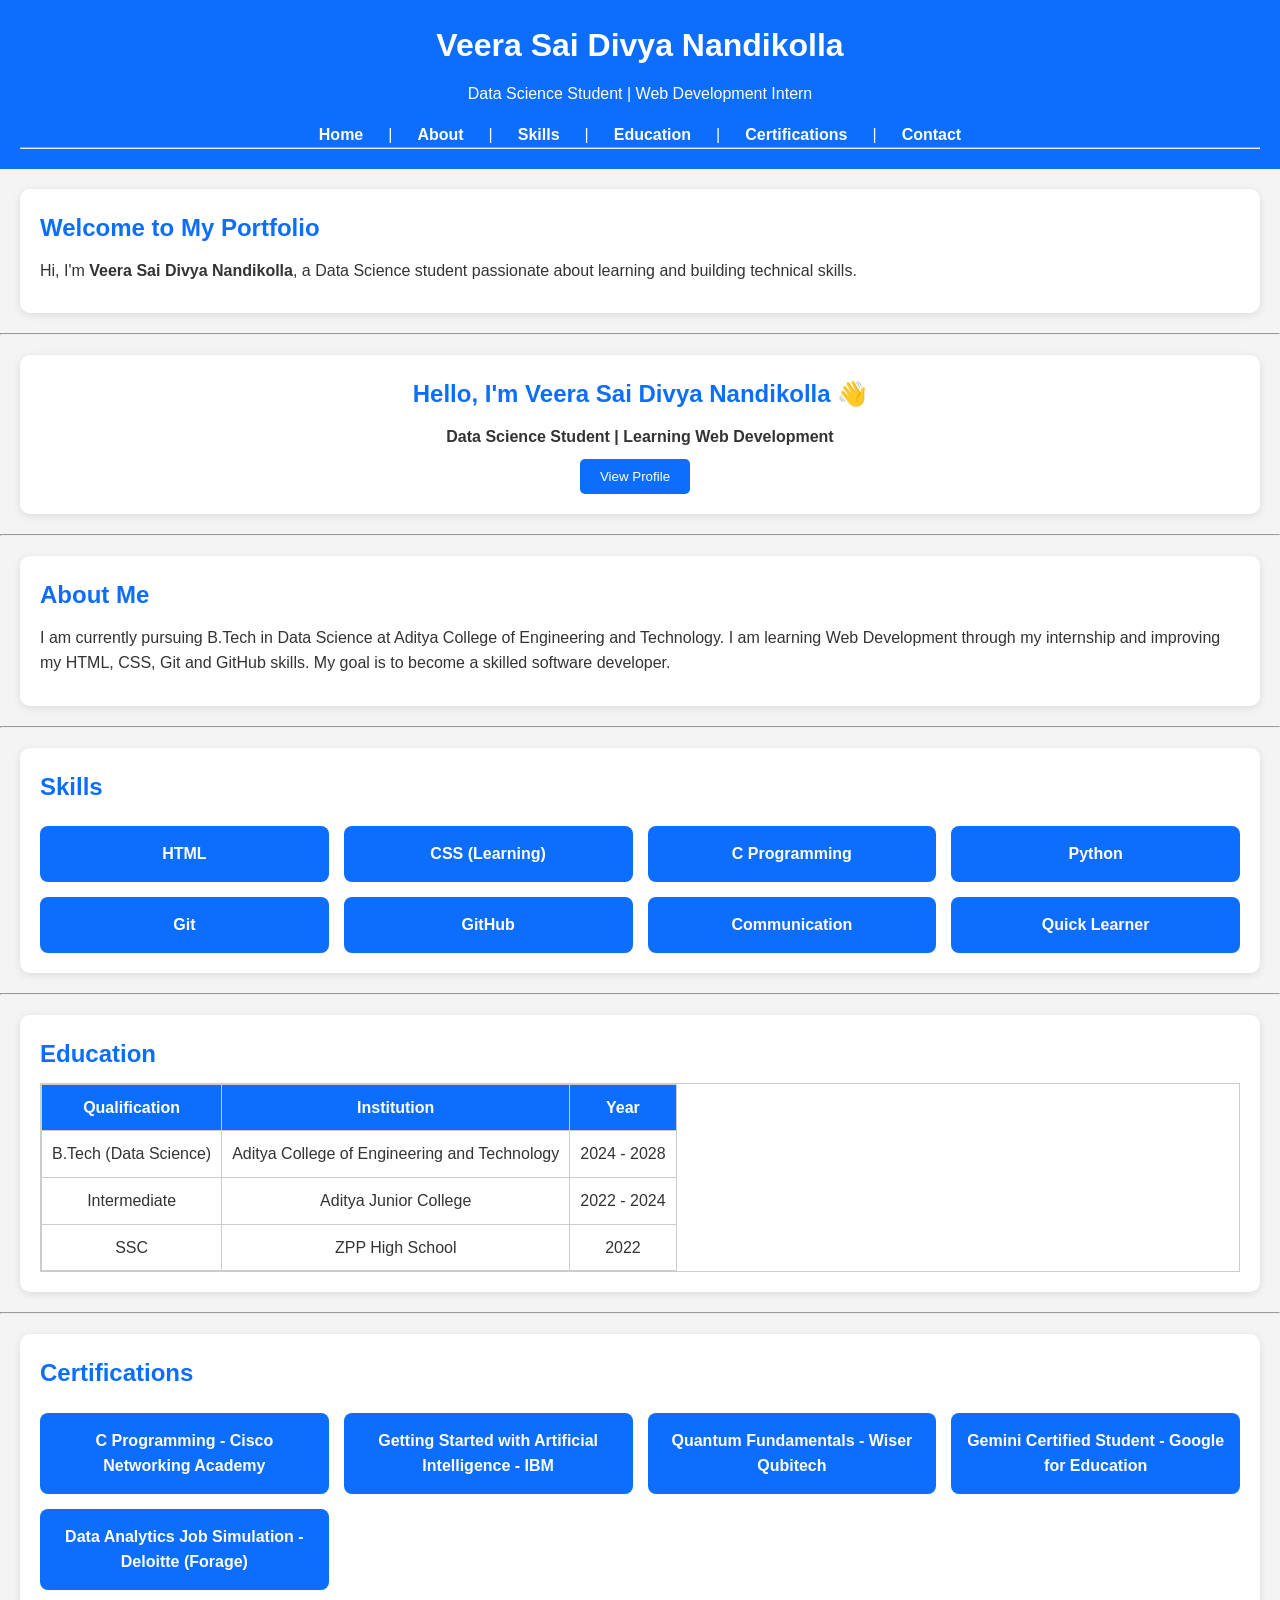
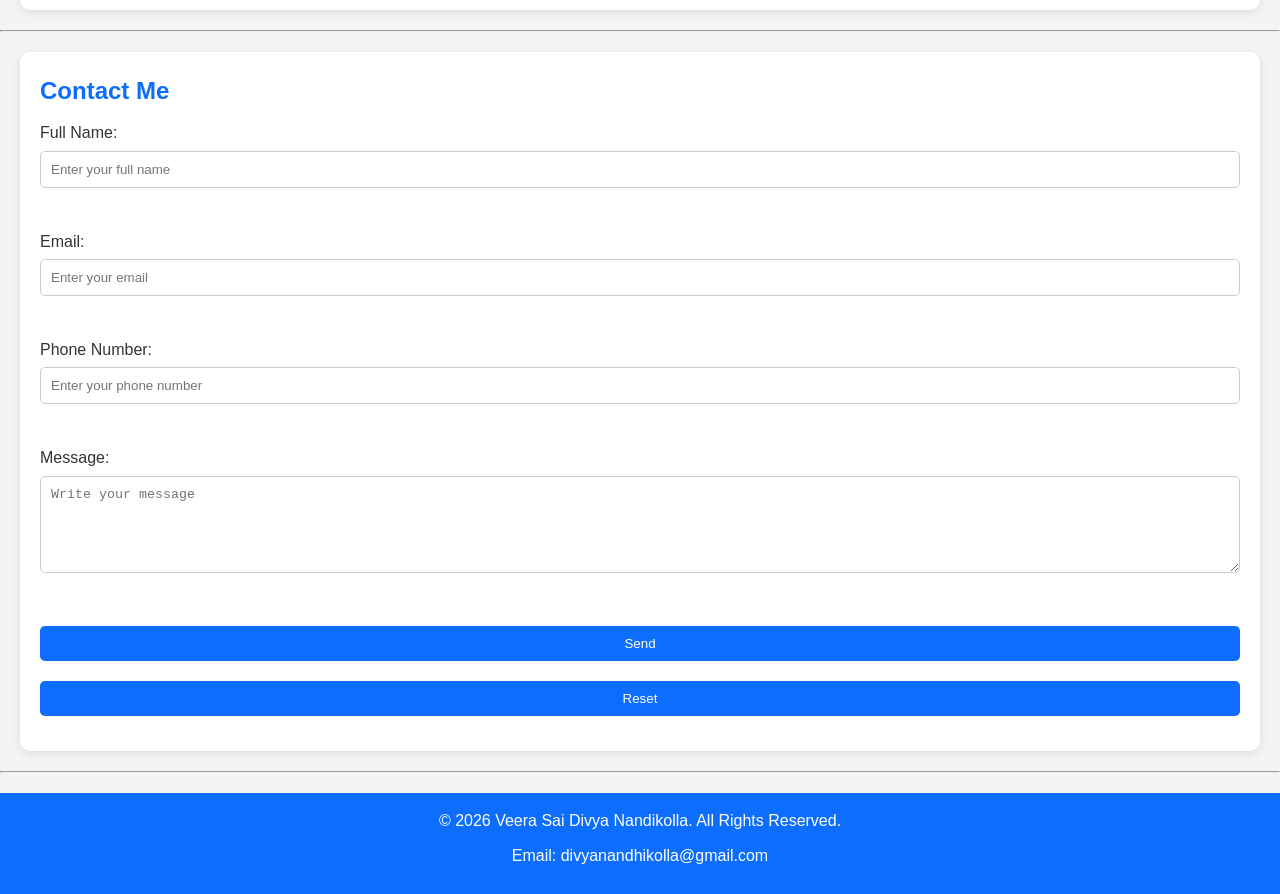
==== index.html @ f1314b07 "Day 5 Responsive Portfolio using Flexbox and CSS Grid" ====
<!DOCTYPE html>
<html lang="en">
<head>
    <meta charset="UTF-8">
    <meta name="viewport" content="width=device-width, initial-scale=1.0">
    <title>Veera Sai Divya Nandikolla | Portfolio</title>
    <link rel="stylesheet" href="style.css">
</head>
<body>

    <!-- Header -->
    <header>
        <h1>Veera Sai Divya Nandikolla</h1>
        <p>Data Science Student | Web Development Intern</p>

        <nav>
            <a href="#home">Home</a> |
            <a href="#about">About</a> |
            <a href="#skills">Skills</a> |
            <a href="#education">Education</a> |
            <a href="#certifications">Certifications</a> |
            <a href="#contact">Contact</a>
        </nav>
        <hr>
    </header>


    <!-- Main -->
    <main>

        <!-- Home Section -->
        <section id="home">
            <h2>Welcome to My Portfolio</h2>
            <p>
                Hi, I'm <strong>Veera Sai Divya Nandikolla</strong>, a Data Science
                student passionate about learning and building technical skills.
            </p>
        </section>

        <hr>


        <!-- Hero Section -->
        <section id="hero">
            <h2>Hello, I'm Veera Sai Divya Nandikolla 👋</h2>
            <p><strong>Data Science Student | Learning Web Development</strong></p>
            <button>View Profile</button>
        </section>

        <hr>


        <!-- About Section -->
        <section id="about">
            <h2>About Me</h2>
            <p>
                I am currently pursuing B.Tech in Data Science at Aditya College of
                Engineering and Technology. I am learning Web Development
                through my internship and improving my HTML, CSS, Git and GitHub
                skills. My goal is to become a skilled software developer.
            </p>
        </section>

        <hr>


        <!-- Skills Section -->
        <section id="skills">
            <h2>Skills</h2>

            <div class="skills-container">
                <div class="skill">HTML</div>
                <div class="skill">CSS (Learning)</div>
                <div class="skill">C Programming</div>
                <div class="skill">Python</div>
                <div class="skill">Git</div>
                <div class="skill">GitHub</div>
                <div class="skill">Communication</div>
                <div class="skill">Quick Learner</div>
            </div>
        </section>

        <hr>


        <!-- Education Section -->
        <section id="education">
            <h2>Education</h2>

            <table border="1" cellpadding="8">
                <tr>
                    <th>Qualification</th>
                    <th>Institution</th>
                    <th>Year</th>
                </tr>

                <tr>
                    <td>B.Tech (Data Science)</td>
                    <td>Aditya College of Engineering and Technology</td>
                    <td>2024 - 2028</td>
                </tr>

                <tr>
                    <td>Intermediate</td>
                    <td>Aditya Junior College</td>
                    <td>2022 - 2024</td>
                </tr>

                <tr>
                    <td>SSC</td>
                    <td>ZPP High School</td>
                    <td>2022</td>
                </tr>
            </table>
        </section>

        <hr>


        <!-- Certifications Section -->
        <section id="certifications">
            <h2>Certifications</h2>

            <div class="skills-container">
                <div class="skill">C Programming - Cisco Networking Academy</div>

                <div class="skill">
                    Getting Started with Artificial Intelligence - IBM
                </div>

                <div class="skill">
                    Quantum Fundamentals - Wiser Qubitech
                </div>

                <div class="skill">
                    Gemini Certified Student - Google for Education
                </div>

                <div class="skill">
                    Data Analytics Job Simulation - Deloitte (Forage)
                </div>
            </div>
        </section>

        <hr>


        <!-- Contact Section -->
        <section id="contact">
            <h2>Contact Me</h2>

            <form>

                <label for="name">Full Name:</label><br>
                <input type="text" id="name" placeholder="Enter your full name"><br><br>

                <label for="email">Email:</label><br>
                <input type="email" id="email" placeholder="Enter your email"><br><br>

                <label for="phone">Phone Number:</label><br>
                <input type="tel" id="phone" placeholder="Enter your phone number"><br><br>

                <label for="message">Message:</label><br>
                <textarea id="message" rows="5" cols="40" placeholder="Write your message"></textarea><br><br>

                <input type="submit" value="Send">
                <input type="reset" value="Reset">

            </form>
        </section>

    </main>


    <hr>


    <!-- Footer -->
    <footer>
        <p>&copy; 2026 Veera Sai Divya Nandikolla. All Rights Reserved.</p>
        <p>Email: divyanandhikolla@gmail.com</p>
    </footer>


</body>
</html>
---- style.css ----
/* Reset */
*{
    margin:0;
    padding:0;
    box-sizing:border-box;
}

/* Body */
body{
    font-family: Arial, Helvetica, sans-serif;
    background-color:#f4f4f4;
    color:#333;
    line-height:1.6;
}

/* Header */
header{
    background-color:#0d6efd;
    color:white;
    text-align:center;
    padding:20px;
}

header h1{
    margin-bottom:10px;
}

header p{
    margin-bottom:15px;
}

/* Navigation */
nav{
    margin-top:10px;
}

nav a{
    text-decoration:none;
    color:white;
    font-weight:bold;
    margin:0 10px;
}

nav a:hover{
    color:yellow;
}

/* Sections */
section{
    background:white;
    margin:20px;
    padding:20px;
    border-radius:10px;
    box-shadow:0 2px 8px rgba(0,0,0,0.1);
}

/* Headings */
h2{
    color:#0d6efd;
    margin-bottom:10px;
}

/* Paragraph */
p{
    margin-bottom:10px;
}

/* Skills List */
ul{
    margin-left:20px;
}

li{
    margin-bottom:8px;
}

/* Table */
table{
    width:100%;
    border-collapse:collapse;
    margin-top:10px;
}

table, th, td{
    border:1px solid #ccc;
}

th{
    background-color:#0d6efd;
    color:white;
}

th, td{
    padding:10px;
    text-align:center;
}

/* Form */
form{
    margin-top:10px;
}

input,
textarea{
    width:100%;
    padding:10px;
    margin-top:5px;
    margin-bottom:15px;
    border:1px solid #ccc;
    border-radius:5px;
}

/* Buttons */
button,
input[type="submit"],
input[type="reset"]{
    background-color:#0d6efd;
    color:white;
    border:none;
    padding:10px 20px;
    border-radius:5px;
    cursor:pointer;
    margin-right:10px;
}

button:hover,
input[type="submit"]:hover,
input[type="reset"]:hover{
    background-color:#084298;
}

/* Footer */
footer{
    background-color:#0d6efd;
    color:white;
    text-align:center;
    padding:15px;
    margin-top:20px;
}

/* Navigation using Flexbox */
nav{
    display: flex;
    justify-content: center;
    align-items: center;
    flex-wrap: wrap;
    gap: 15px;
}

/* Hero Section */
#hero{
    display: flex;
    flex-direction: column;
    justify-content: center;
    align-items: center;
    text-align: center;
}

/* Skills using CSS Grid */
.skills-container{
    display: grid;
    grid-template-columns: repeat(4, 1fr);
    gap: 15px;
    margin-top: 20px;
}

.skill{
    background-color: #0d6efd;
    color: white;
    padding: 15px;
    text-align: center;
    border-radius: 8px;
    font-weight: bold;
    transition: 0.3s;
}

.skill:hover{
    background-color: #084298;
    transform: scale(1.05);
}

/* Responsive Table */
table{
    display: block;
    overflow-x: auto;
}

/* Mobile Responsive */
@media (max-width:768px){

    header{
        padding:15px;
    }

    header h1{
        font-size:24px;
    }

    nav{
        flex-direction: column;
        gap:10px;
    }

    section{
        margin:10px;
        padding:15px;
    }

    .skills-container{
        grid-template-columns: repeat(2,1fr);
    }

    button,
    input[type="submit"],
    input[type="reset"]{
        width:100%;
        margin-bottom:10px;
    }
}

/* Small Mobile */
@media (max-width:480px){

    .skills-container{
        grid-template-columns:1fr;
    }

    header h1{
        font-size:20px;
    }

    h2{
        font-size:22px;
    }
}
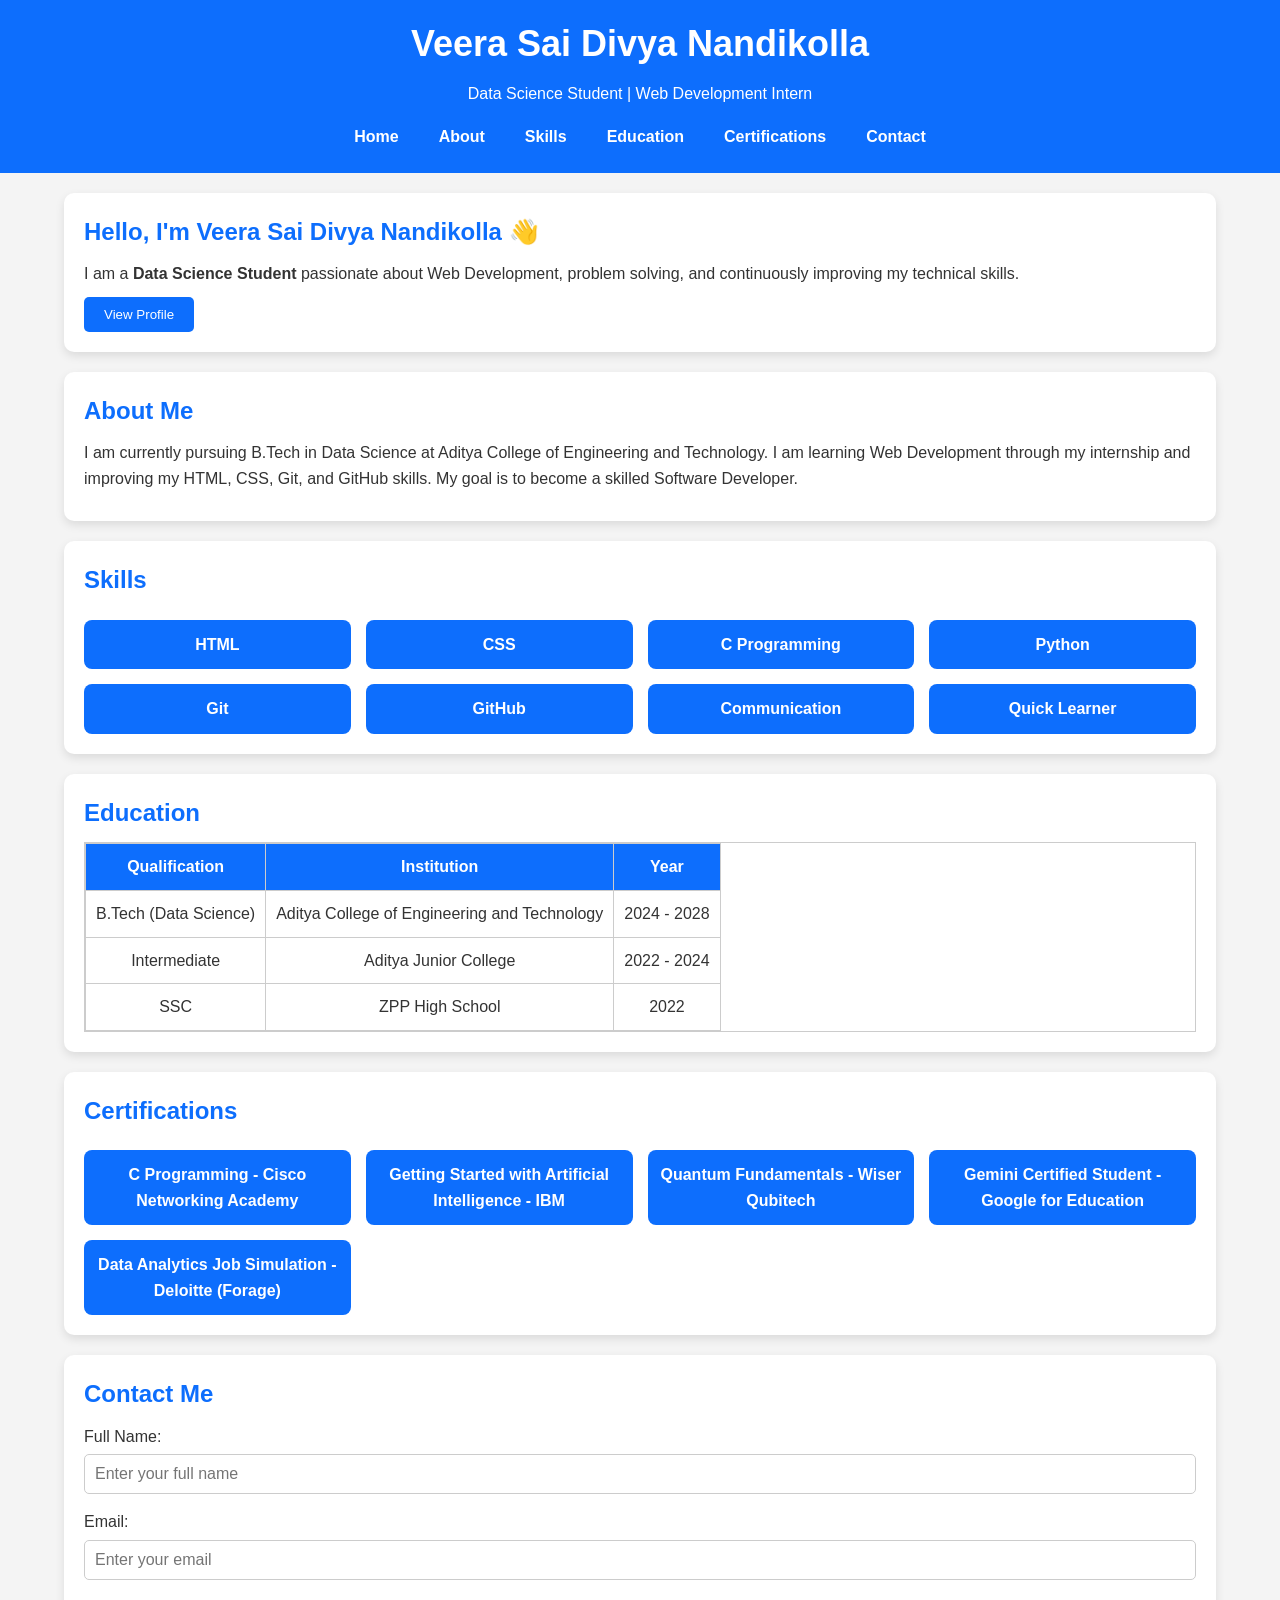
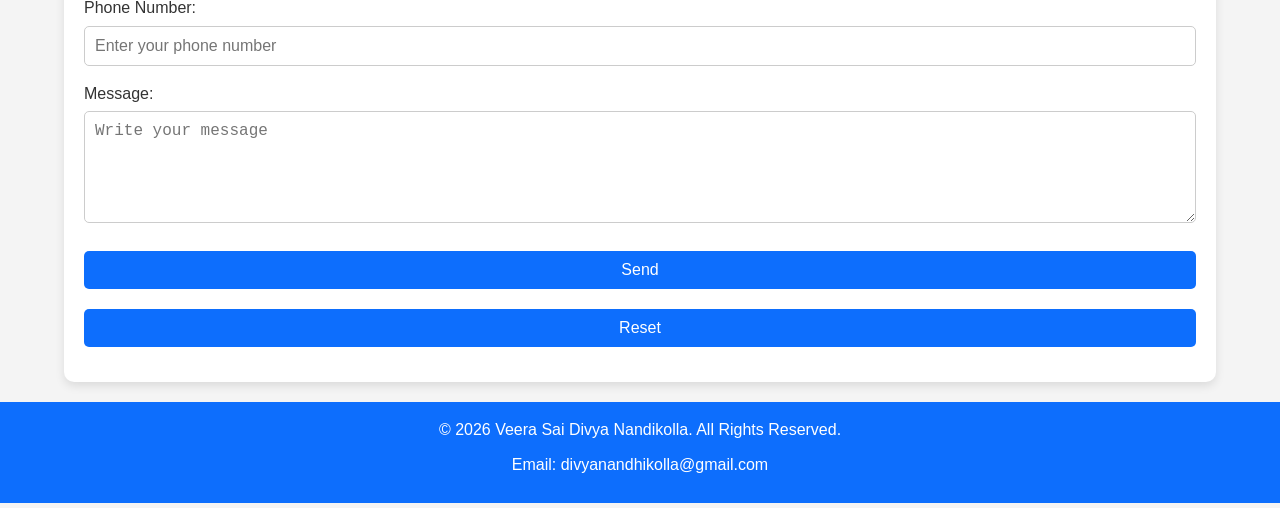
==== commit 1d585ae0: "Completed Day 6 - Responsive Portfolio Website" ====
--- a/index.html
+++ b/index.html
@@ -14,63 +14,48 @@
         <p>Data Science Student | Web Development Intern</p>
 
         <nav>
-            <a href="#home">Home</a> |
-            <a href="#about">About</a> |
-            <a href="#skills">Skills</a> |
-            <a href="#education">Education</a> |
-            <a href="#certifications">Certifications</a> |
+            <a href="#home">Home</a>
+            <a href="#about">About</a>
+            <a href="#skills">Skills</a>
+            <a href="#education">Education</a>
+            <a href="#certifications">Certifications</a>
             <a href="#contact">Contact</a>
         </nav>
-        <hr>
     </header>
 
-
-    <!-- Main -->
     <main>
 
-        <!-- Home Section -->
+        <!-- Home / Hero Section -->
         <section id="home">
-            <h2>Welcome to My Portfolio</h2>
+            <h2>Hello, I'm Veera Sai Divya Nandikolla 👋</h2>
+
             <p>
-                Hi, I'm <strong>Veera Sai Divya Nandikolla</strong>, a Data Science
-                student passionate about learning and building technical skills.
+               I am a <strong>Data Science Student</strong> passionate about Web Development,
+               problem solving, and continuously improving my technical skills.
+            </p>
+
+            <button>View Profile</button>
+        </section>
+
+        <!-- About -->
+        <section id="about">
+            <h2>About Me</h2>
+
+            <p>
+                I am currently pursuing B.Tech in Data Science at Aditya College of
+                Engineering and Technology. I am learning Web Development through my
+                internship and improving my HTML, CSS, Git, and GitHub skills.
+                My goal is to become a skilled Software Developer.
             </p>
         </section>
 
-        <hr>
-
-
-        <!-- Hero Section -->
-        <section id="hero">
-            <h2>Hello, I'm Veera Sai Divya Nandikolla 👋</h2>
-            <p><strong>Data Science Student | Learning Web Development</strong></p>
-            <button>View Profile</button>
-        </section>
-
-        <hr>
-
-
-        <!-- About Section -->
-        <section id="about">
-            <h2>About Me</h2>
-            <p>
-                I am currently pursuing B.Tech in Data Science at Aditya College of
-                Engineering and Technology. I am learning Web Development
-                through my internship and improving my HTML, CSS, Git and GitHub
-                skills. My goal is to become a skilled software developer.
-            </p>
-        </section>
-
-        <hr>
-
-
-        <!-- Skills Section -->
+        <!-- Skills -->
         <section id="skills">
             <h2>Skills</h2>
 
             <div class="skills-container">
                 <div class="skill">HTML</div>
-                <div class="skill">CSS (Learning)</div>
+                <div class="skill">CSS</div>
                 <div class="skill">C Programming</div>
                 <div class="skill">Python</div>
                 <div class="skill">Git</div>
@@ -80,14 +65,11 @@
             </div>
         </section>
 
-        <hr>
-
-
-        <!-- Education Section -->
+        <!-- Education -->
         <section id="education">
             <h2>Education</h2>
 
-            <table border="1" cellpadding="8">
+            <table>
                 <tr>
                     <th>Qualification</th>
                     <th>Institution</th>
@@ -114,54 +96,36 @@
             </table>
         </section>
 
-        <hr>
-
-
-        <!-- Certifications Section -->
+        <!-- Certifications -->
         <section id="certifications">
             <h2>Certifications</h2>
 
             <div class="skills-container">
                 <div class="skill">C Programming - Cisco Networking Academy</div>
-
-                <div class="skill">
-                    Getting Started with Artificial Intelligence - IBM
-                </div>
-
-                <div class="skill">
-                    Quantum Fundamentals - Wiser Qubitech
-                </div>
-
-                <div class="skill">
-                    Gemini Certified Student - Google for Education
-                </div>
-
-                <div class="skill">
-                    Data Analytics Job Simulation - Deloitte (Forage)
-                </div>
+                <div class="skill">Getting Started with Artificial Intelligence - IBM</div>
+                <div class="skill">Quantum Fundamentals - Wiser Qubitech</div>
+                <div class="skill">Gemini Certified Student - Google for Education</div>
+                <div class="skill">Data Analytics Job Simulation - Deloitte (Forage)</div>
             </div>
         </section>
 
-        <hr>
-
-
-        <!-- Contact Section -->
+        <!-- Contact -->
         <section id="contact">
             <h2>Contact Me</h2>
 
             <form>
 
-                <label for="name">Full Name:</label><br>
-                <input type="text" id="name" placeholder="Enter your full name"><br><br>
+                <label for="name">Full Name:</label>
+                <input type="text" id="name" placeholder="Enter your full name">
 
-                <label for="email">Email:</label><br>
-                <input type="email" id="email" placeholder="Enter your email"><br><br>
+                <label for="email">Email:</label>
+                <input type="email" id="email" placeholder="Enter your email">
 
-                <label for="phone">Phone Number:</label><br>
-                <input type="tel" id="phone" placeholder="Enter your phone number"><br><br>
+                <label for="phone">Phone Number:</label>
+                <input type="tel" id="phone" placeholder="Enter your phone number">
 
-                <label for="message">Message:</label><br>
-                <textarea id="message" rows="5" cols="40" placeholder="Write your message"></textarea><br><br>
+                <label for="message">Message:</label>
+                <textarea id="message" rows="5" placeholder="Write your message"></textarea>
 
                 <input type="submit" value="Send">
                 <input type="reset" value="Reset">
@@ -171,16 +135,10 @@
 
     </main>
 
-
-    <hr>
-
-
-    <!-- Footer -->
     <footer>
         <p>&copy; 2026 Veera Sai Divya Nandikolla. All Rights Reserved.</p>
         <p>Email: divyanandhikolla@gmail.com</p>
     </footer>
 
-
 </body>
 </html>
--- a/style.css
+++ b/style.css
@@ -1,36 +1,54 @@
-/* Reset */
+/* ===========================
+   RESET
+=========================== */
 *{
     margin:0;
     padding:0;
     box-sizing:border-box;
 }
 
-/* Body */
+html{
+    scroll-behavior:smooth;
+}
+
+/* ===========================
+   BODY
+=========================== */
 body{
-    font-family: Arial, Helvetica, sans-serif;
-    background-color:#f4f4f4;
+    font-family:Arial, Helvetica, sans-serif;
+    background:#f4f4f4;
     color:#333;
     line-height:1.6;
 }
 
-/* Header */
+/* ===========================
+   HEADER
+=========================== */
 header{
-    background-color:#0d6efd;
-    color:white;
-    text-align:center;
-    padding:20px;
+    background:#0d6efd;
+    color:white;
+    text-align:center;
+    padding:15px;
 }
 
 header h1{
+    margin-bottom:8px;
+    font-size:36px;
+}
+
+header p{
     margin-bottom:10px;
 }
 
-header p{
-    margin-bottom:15px;
-}
-
-/* Navigation */
+/* ===========================
+   NAVIGATION
+=========================== */
 nav{
+    display:flex;
+    justify-content:center;
+    align-items:center;
+    flex-wrap:wrap;
+    gap:10px;
     margin-top:10px;
 }
 
@@ -38,34 +56,64 @@
     text-decoration:none;
     color:white;
     font-weight:bold;
-    margin:0 10px;
+    padding:8px 15px;
+    transition:0.3s;
 }
 
 nav a:hover{
     color:yellow;
 }
 
-/* Sections */
+/* ===========================
+   SECTIONS
+=========================== */
 section{
+    width:90%;
+    max-width:1200px;
+    margin:20px auto;
+    padding:20px;
     background:white;
-    margin:20px;
-    padding:20px;
     border-radius:10px;
-    box-shadow:0 2px 8px rgba(0,0,0,0.1);
-}
-
-/* Headings */
+    box-shadow:0 4px 10px rgba(0,0,0,0.1);
+}
+
+/* ===========================
+   HERO
+=========================== */
+#hero{
+    display:flex;
+    flex-direction:column;
+    justify-content:center;
+    align-items:center;
+    text-align:center;
+}
+
+/* ===========================
+   HEADINGS
+=========================== */
 h2{
     color:#0d6efd;
     margin-bottom:10px;
 }
 
-/* Paragraph */
 p{
     margin-bottom:10px;
 }
 
-/* Skills List */
+/* ===========================
+   IMAGES
+=========================== */
+img{
+    max-width:100%;
+    height:auto;
+    display:block;
+    margin:auto;
+    border-radius:8px;
+}
+
+/* ===========================
+   LIST
+=========================== */
 ul{
     margin-left:20px;
 }
@@ -74,28 +122,58 @@
     margin-bottom:8px;
 }
 
-/* Table */
+/* ===========================
+   SKILLS GRID
+=========================== */
+.skills-container{
+    display:grid;
+    grid-template-columns:repeat(4,1fr);
+    gap:15px;
+    margin-top:20px;
+}
+
+.skill{
+    background:#0d6efd;
+    color:white;
+    padding:12px;
+    text-align:center;
+    border-radius:8px;
+    font-weight:bold;
+    transition:0.3s;
+}
+
+.skill:hover{
+    background:#084298;
+    transform:translateY(-3px);
+}
+
+/* ===========================
+   TABLE
+=========================== */
 table{
     width:100%;
     border-collapse:collapse;
-    margin-top:10px;
-}
-
-table, th, td{
+    overflow-x:auto;
+    display:block;
+}
+
+table,th,td{
     border:1px solid #ccc;
 }
 
 th{
-    background-color:#0d6efd;
-    color:white;
-}
-
-th, td{
+    background:#0d6efd;
+    color:white;
+}
+
+th,td{
     padding:10px;
     text-align:center;
 }
 
-/* Form */
+/* ===========================
+   FORM
+=========================== */
 form{
     margin-top:10px;
 }
@@ -108,85 +186,83 @@
     margin-bottom:15px;
     border:1px solid #ccc;
     border-radius:5px;
-}
-
-/* Buttons */
+    font-size:16px;
+}
+
+textarea{
+    resize:vertical;
+}
+
+/* ===========================
+   BUTTONS
+=========================== */
 button,
 input[type="submit"],
 input[type="reset"]{
-    background-color:#0d6efd;
+    background:#0d6efd;
     color:white;
     border:none;
     padding:10px 20px;
     border-radius:5px;
     cursor:pointer;
-    margin-right:10px;
+    transition:0.3s;
 }
 
 button:hover,
 input[type="submit"]:hover,
 input[type="reset"]:hover{
-    background-color:#084298;
-}
-
-/* Footer */
+    background:#084298;
+}
+
+/* ===========================
+   FOOTER
+=========================== */
 footer{
-    background-color:#0d6efd;
+    background:#0d6efd;
     color:white;
     text-align:center;
     padding:15px;
     margin-top:20px;
 }
 
-/* Navigation using Flexbox */
-nav{
-    display: flex;
-    justify-content: center;
-    align-items: center;
-    flex-wrap: wrap;
-    gap: 15px;
-}
-
-/* Hero Section */
-#hero{
-    display: flex;
-    flex-direction: column;
-    justify-content: center;
-    align-items: center;
-    text-align: center;
-}
-
-/* Skills using CSS Grid */
-.skills-container{
-    display: grid;
-    grid-template-columns: repeat(4, 1fr);
-    gap: 15px;
-    margin-top: 20px;
-}
-
-.skill{
-    background-color: #0d6efd;
-    color: white;
-    padding: 15px;
-    text-align: center;
-    border-radius: 8px;
-    font-weight: bold;
-    transition: 0.3s;
-}
-
-.skill:hover{
-    background-color: #084298;
-    transform: scale(1.05);
-}
-
-/* Responsive Table */
-table{
-    display: block;
-    overflow-x: auto;
-}
-
-/* Mobile Responsive */
-@media (max-width:768px){
+/* ===========================
+   DESKTOP
+=========================== */
+@media (min-width:1024px){
+
+    .skills-container{
+        grid-template-columns:repeat(4,1fr);
+    }
+
+}
+
+/* ===========================
+   TABLET
+=========================== */
+@media (min-width:768px) and (max-width:1023px){
+
+    header h1{
+        font-size:30px;
+    }
+
+    section{
+        width:95%;
+    }
+
+    .skills-container{
+        grid-template-columns:repeat(2,1fr);
+    }
+
+    body{
+        font-size:17px;
+    }
+
+}
+
+/* ===========================
+   MOBILE
+=========================== */
+@media (max-width:767px){
 
     header{
         padding:15px;
@@ -196,18 +272,28 @@
         font-size:24px;
     }
 
+    header p{
+        font-size:15px;
+    }
+
     nav{
-        flex-direction: column;
-        gap:10px;
+        flex-direction:column;
+        gap:8px;
+    }
+
+    nav a{
+        width:100%;
+        text-align:center;
     }
 
     section{
-        margin:10px;
+        width:95%;
+        margin:10px auto;
         padding:15px;
     }
 
     .skills-container{
-        grid-template-columns: repeat(2,1fr);
+        grid-template-columns:1fr;
     }
 
     button,
@@ -216,20 +302,37 @@
         width:100%;
         margin-bottom:10px;
     }
-}
-
-/* Small Mobile */
+
+    table{
+        font-size:14px;
+    }
+
+}
+
+/* ===========================
+   SMALL MOBILE
+=========================== */
 @media (max-width:480px){
+
+    header h1{
+        font-size:20px;
+    }
+
+    header p{
+        font-size:14px;
+    }
+
+    h2{
+        font-size:22px;
+    }
+
+    p,
+    li{
+        font-size:15px;
+    }
 
     .skills-container{
         grid-template-columns:1fr;
     }
 
-    header h1{
-        font-size:20px;
-    }
-
-    h2{
-        font-size:22px;
-    }
 }
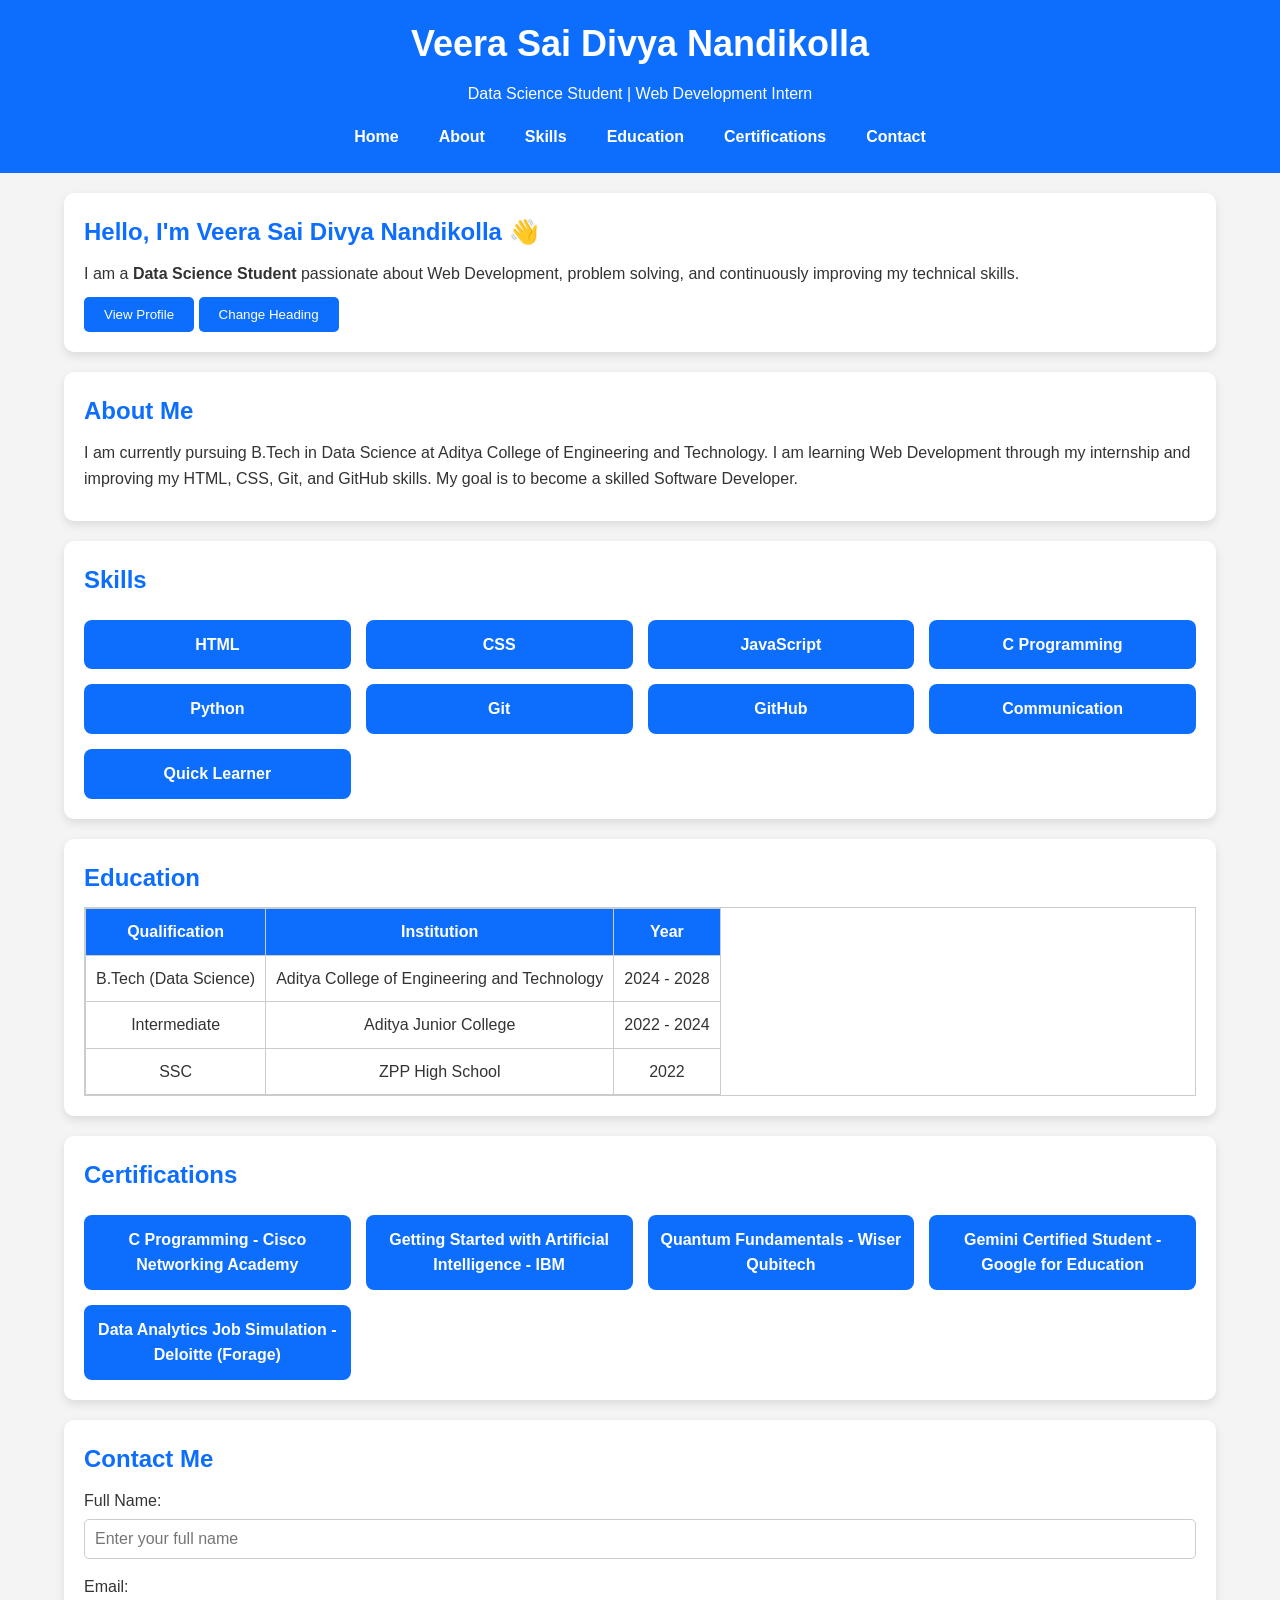
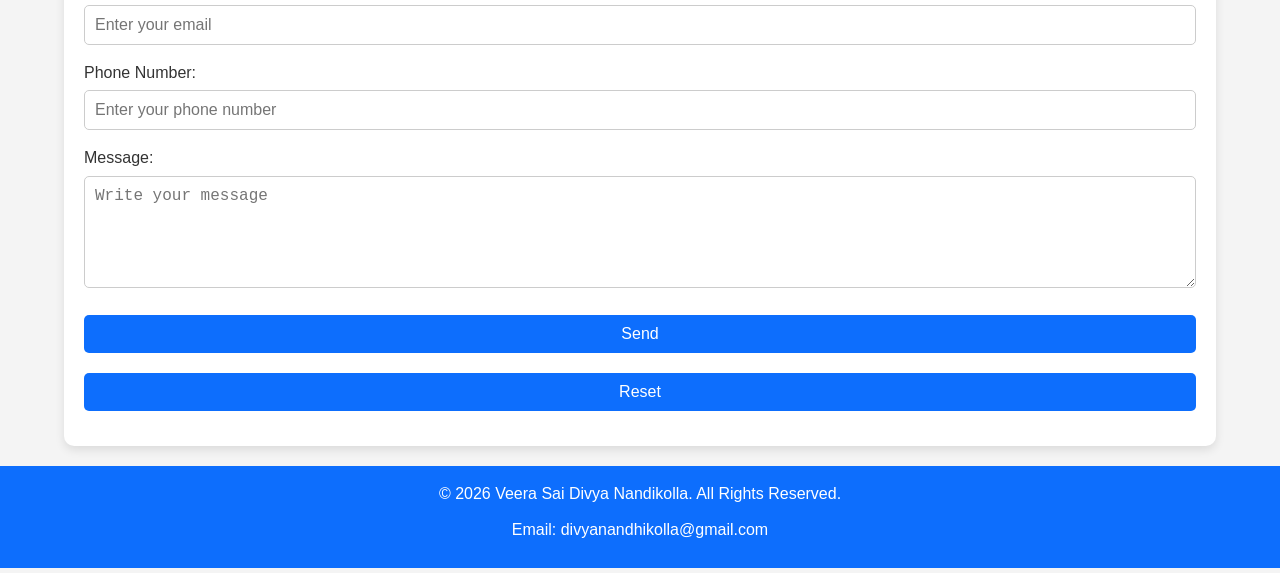
==== commit 3bb9839b: "Day 7: Added JavaScript interactions, DOM manipulation, and Scroll-to-Top button" ====
--- a/index.html
+++ b/index.html
@@ -27,14 +27,15 @@
 
         <!-- Home / Hero Section -->
         <section id="home">
-            <h2>Hello, I'm Veera Sai Divya Nandikolla 👋</h2>
+            <h2 id="heading">Hello, I'm Veera Sai Divya Nandikolla 👋</h2>
 
-            <p>
-               I am a <strong>Data Science Student</strong> passionate about Web Development,
-               problem solving, and continuously improving my technical skills.
+            <p id="welcomeMessage">
+                I am a <strong>Data Science Student</strong> passionate about Web Development,
+                problem solving, and continuously improving my technical skills.
             </p>
 
-            <button>View Profile</button>
+            <button id="welcomeBtn">View Profile</button>
+            <button id="changeText">Change Heading</button>
         </section>
 
         <!-- About -->
@@ -56,6 +57,7 @@
             <div class="skills-container">
                 <div class="skill">HTML</div>
                 <div class="skill">CSS</div>
+                <div class="skill">JavaScript</div>
                 <div class="skill">C Programming</div>
                 <div class="skill">Python</div>
                 <div class="skill">Git</div>
@@ -140,5 +142,11 @@
         <p>Email: divyanandhikolla@gmail.com</p>
     </footer>
 
+    <!-- Scroll to Top Button -->
+    <button id="topBtn">⬆ Top</button>
+
+    <!-- JavaScript File -->
+    <script src="script.js"></script>
+
 </body>
 </html>
--- a/style.css
+++ b/style.css
@@ -335,4 +335,28 @@
         grid-template-columns:1fr;
     }
 
+}
+/* ===========================
+   DAY 7 - SCROLL TO TOP BUTTON
+=========================== */
+
+#topBtn{
+    display:none;
+    position:fixed;
+    bottom:20px;
+    right:20px;
+    background:#0d6efd;
+    color:white;
+    border:none;
+    padding:12px 16px;
+    border-radius:50%;
+    cursor:pointer;
+    font-size:16px;
+    box-shadow:0 4px 10px rgba(0,0,0,0.3);
+    z-index:1000;
+}
+
+#topBtn:hover{
+    background:#084298;
+    transform:scale(1.1);
 }
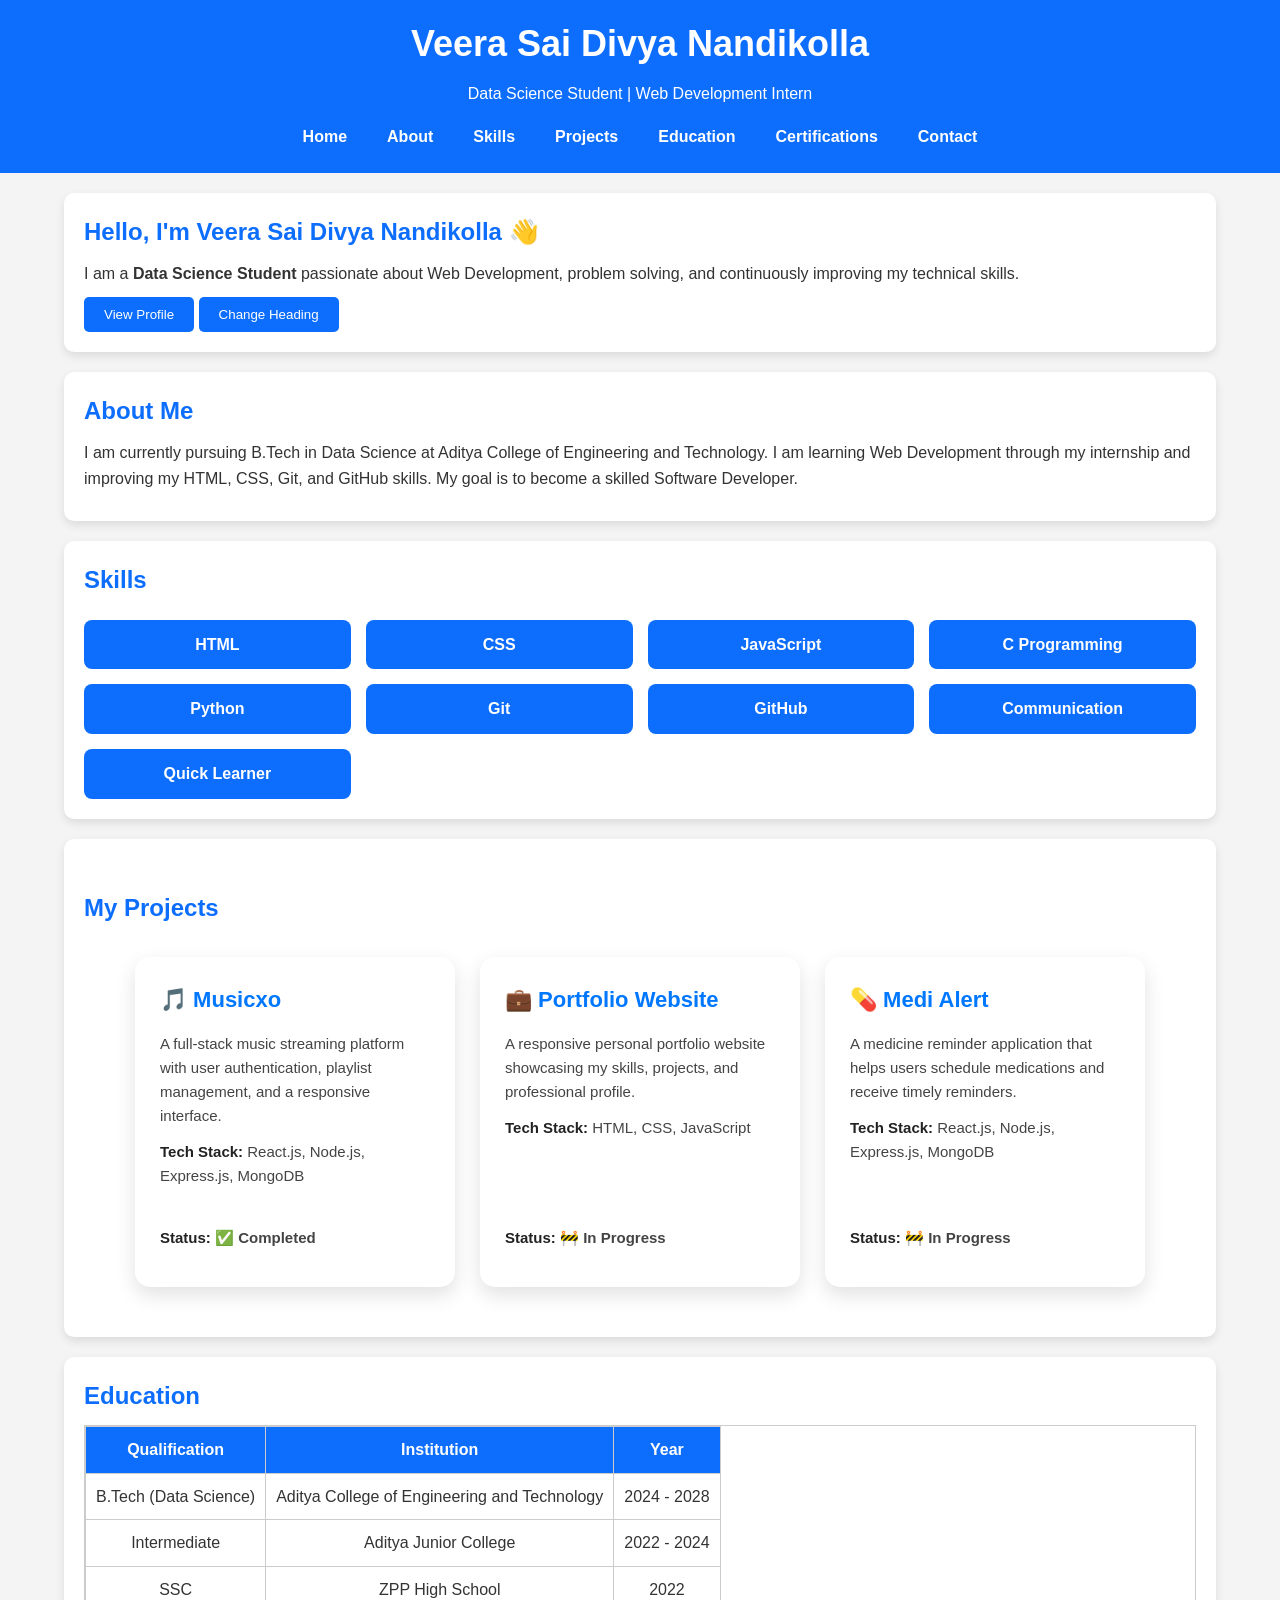
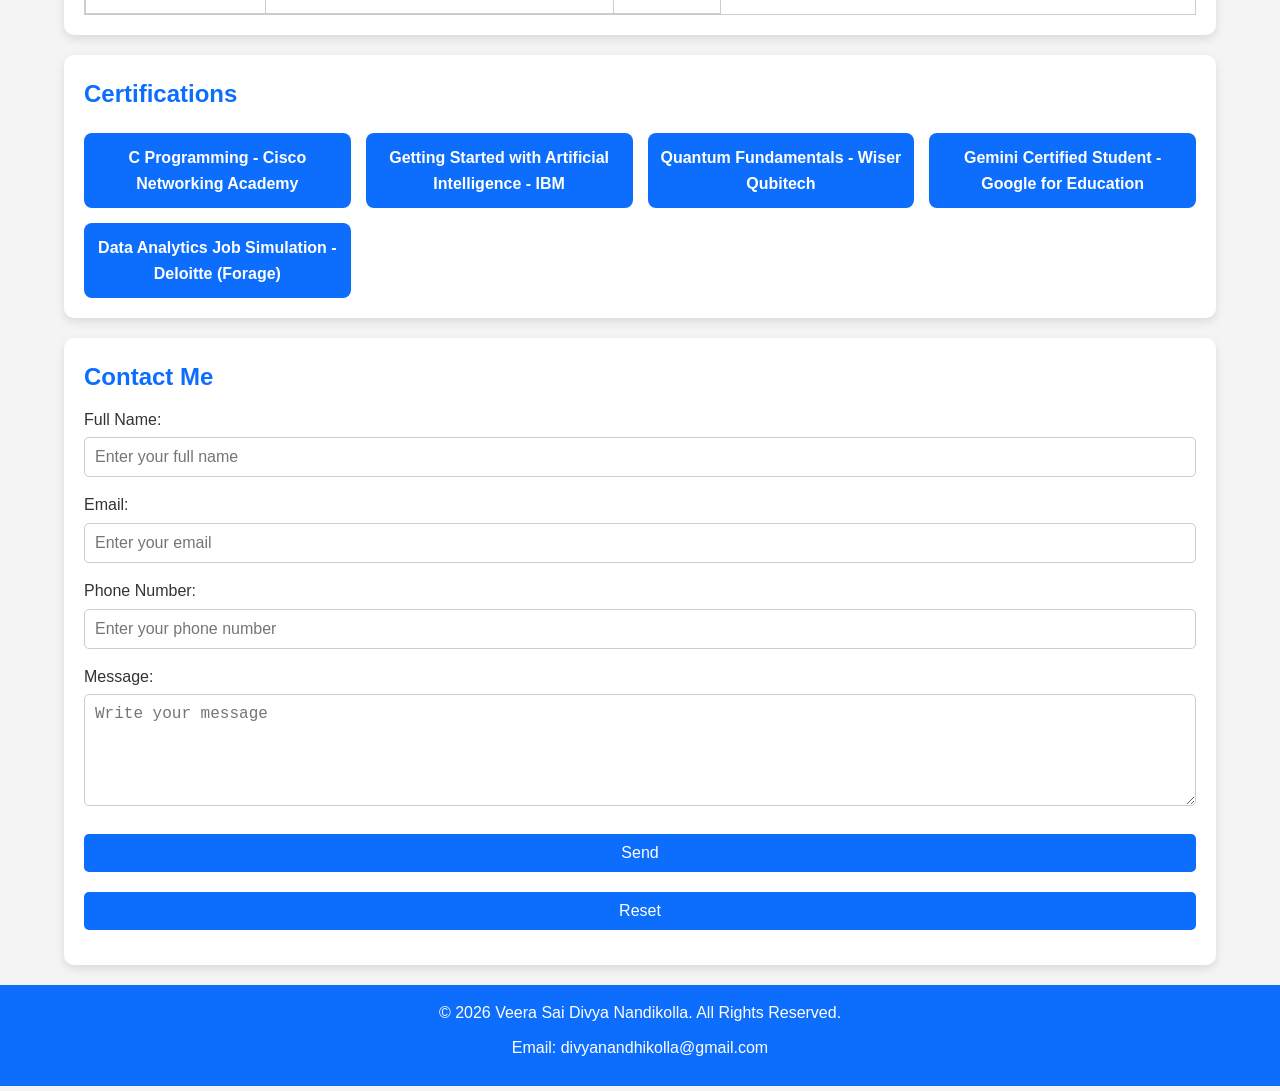
==== commit f515dbb0: "Day 8 completed - Added Projects section with three project cards" ====
--- a/index.html
+++ b/index.html
@@ -17,6 +17,7 @@
             <a href="#home">Home</a>
             <a href="#about">About</a>
             <a href="#skills">Skills</a>
+            <a href="#projects">Projects</a>
             <a href="#education">Education</a>
             <a href="#certifications">Certifications</a>
             <a href="#contact">Contact</a>
@@ -66,6 +67,35 @@
                 <div class="skill">Quick Learner</div>
             </div>
         </section>
+        <section id="projects">
+    <h2>My Projects</h2>
+
+    <div class="projects-container">
+
+        <div class="project-card">
+            <h3>🎵 Musicxo</h3>
+            <p>A full-stack music streaming platform with user authentication, playlist management, and a responsive interface.</p>
+            <p><strong>Tech Stack:</strong> React.js, Node.js, Express.js, MongoDB</p>
+            <p><strong>Status:</strong> ✅ Completed</p>
+        </div>
+
+        <div class="project-card">
+            <h3>💼 Portfolio Website</h3>
+            <p>A responsive personal portfolio website showcasing my skills, projects, and professional profile.</p>
+            <p><strong>Tech Stack:</strong> HTML, CSS, JavaScript</p>
+            <p><strong>Status:</strong> 🚧 In Progress</p>
+        </div>
+
+        <div class="project-card">
+    <h3>💊 Medi Alert</h3>
+    <p>
+        A medicine reminder application that helps users schedule medications and receive timely reminders.
+    </p>
+    <p><strong>Tech Stack:</strong> React.js, Node.js, Express.js, MongoDB</p>
+    </a>
+    <p><strong>Status:</strong> 🚧 In Progress</p>
+    </div>
+</section>
 
         <!-- Education -->
         <section id="education">
--- a/style.css
+++ b/style.css
@@ -359,4 +359,95 @@
 #topBtn:hover{
     background:#084298;
     transform:scale(1.1);
+}
+/* ===== Projects Section ===== */
+
+#projects {
+    padding: 50px 20px;
+}
+
+#projects h2 {
+    margin-bottom: 30px;
+}
+
+
+.projects-container {
+    display: flex;
+    justify-content: center;
+    align-items: stretch;
+    gap: 25px;
+    flex-wrap: wrap;
+}
+
+
+.project-card {
+    width: 320px;
+    min-height: 330px;
+    background: #ffffff;
+    padding: 25px;
+    border-radius: 15px;
+
+    box-shadow: 0 8px 20px rgba(0,0,0,0.12);
+
+    transition: all 0.3s ease;
+
+    display: flex;
+    flex-direction: column;
+    justify-content: space-between;
+}
+
+
+.project-card:hover {
+    transform: translateY(-10px);
+    box-shadow: 0 15px 30px rgba(0,119,255,0.25);
+}
+
+
+/* Project Title */
+
+.project-card h3 {
+    color: #0077ff;
+    font-size: 22px;
+    margin-bottom: 15px;
+}
+
+
+/* Description */
+
+.project-card p {
+    color: #444;
+    line-height: 1.6;
+    font-size: 15px;
+    margin-bottom: 12px;
+}
+
+
+/* Tech Stack */
+
+.project-card strong {
+    color: #222;
+}
+
+
+/* Status */
+
+.project-card p:last-child {
+    font-weight: 600;
+    margin-top: auto;
+}
+
+
+/* Mobile Responsive */
+
+@media(max-width:768px){
+
+    .projects-container {
+        flex-direction: column;
+        align-items: center;
+    }
+
+    .project-card {
+        width: 90%;
+    }
+
 }
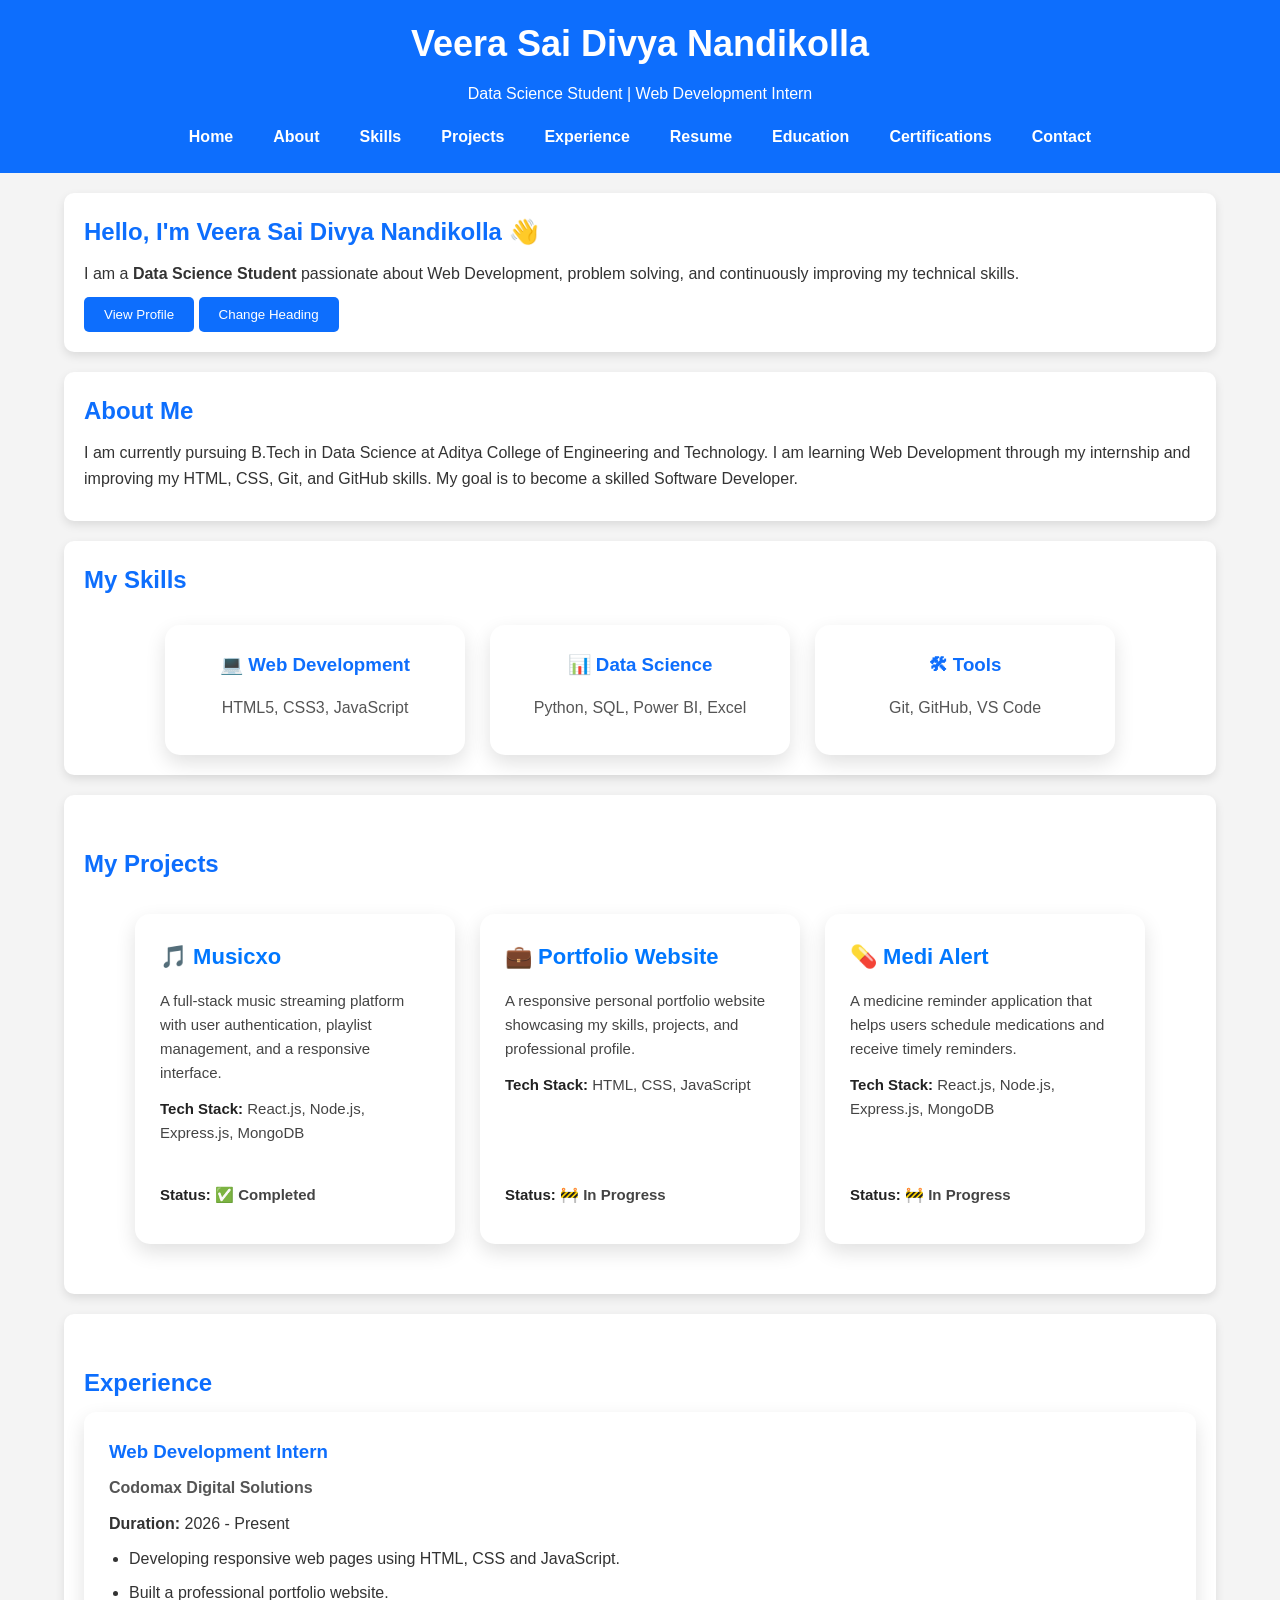
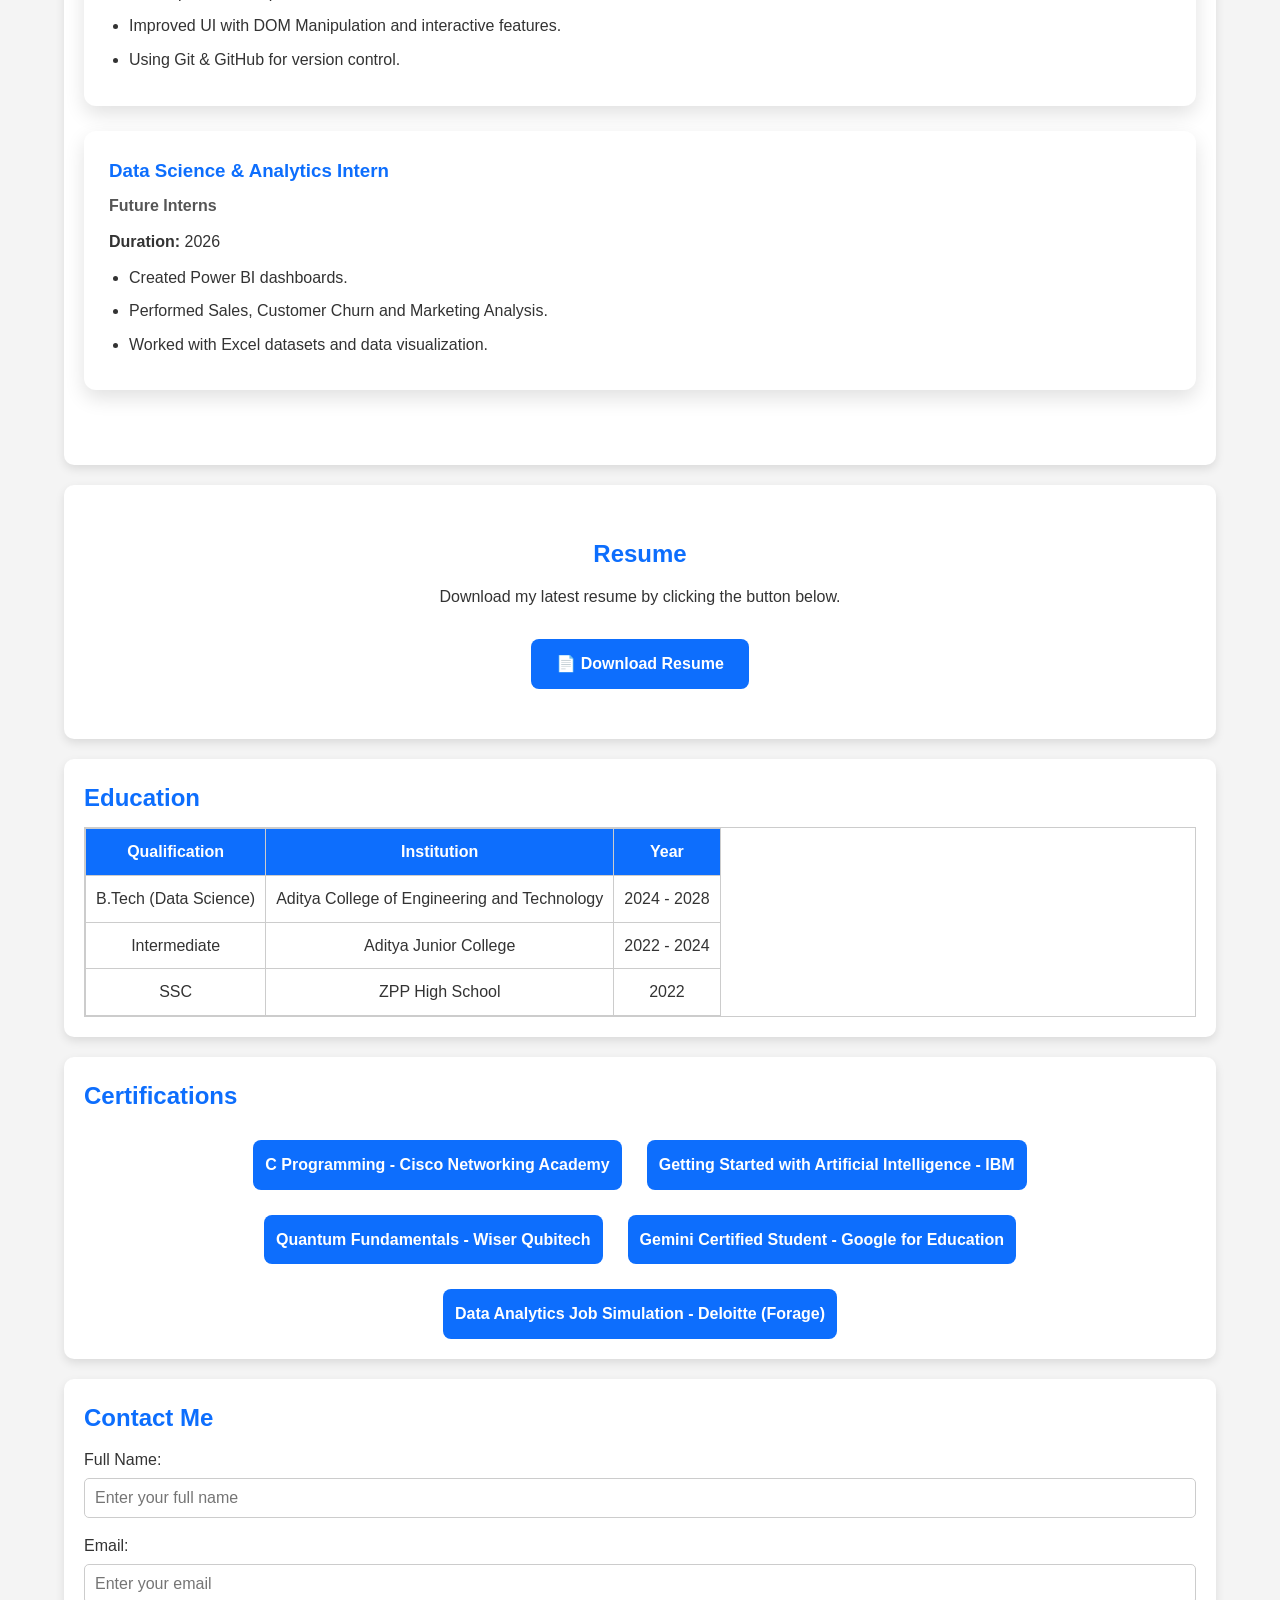
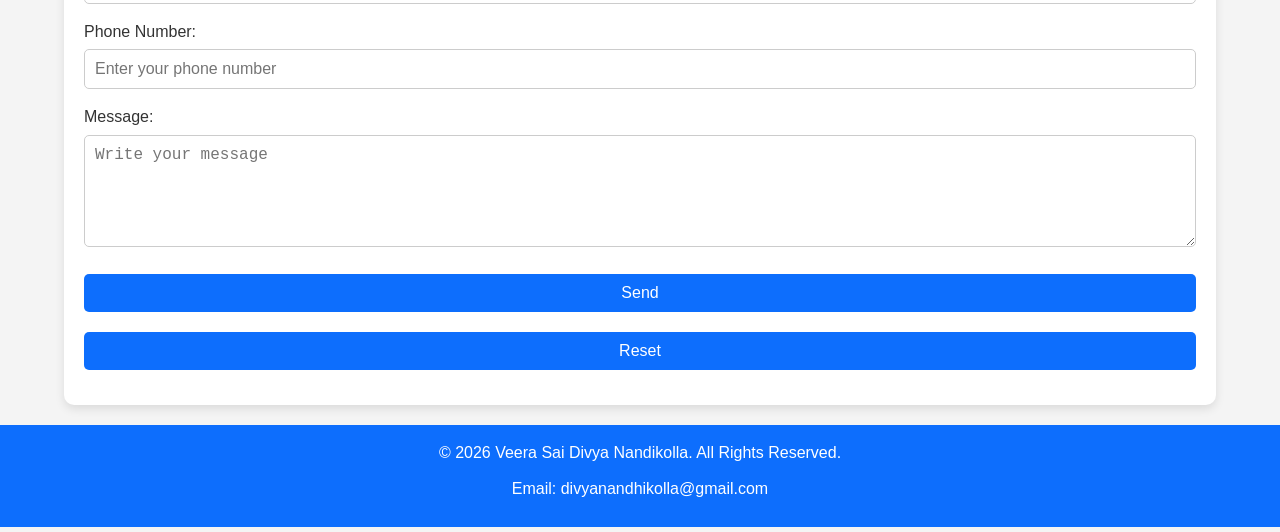
==== commit 25e58a46: "Day 9 - Added Skills, Experience and Resume sections" ====
--- a/index.html
+++ b/index.html
@@ -18,6 +18,8 @@
             <a href="#about">About</a>
             <a href="#skills">Skills</a>
             <a href="#projects">Projects</a>
+            <a href="#experience">Experience</a>
+            <a href="#resume">Resume</a>
             <a href="#education">Education</a>
             <a href="#certifications">Certifications</a>
             <a href="#contact">Contact</a>
@@ -53,20 +55,27 @@
 
         <!-- Skills -->
         <section id="skills">
-            <h2>Skills</h2>
-
-            <div class="skills-container">
-                <div class="skill">HTML</div>
-                <div class="skill">CSS</div>
-                <div class="skill">JavaScript</div>
-                <div class="skill">C Programming</div>
-                <div class="skill">Python</div>
-                <div class="skill">Git</div>
-                <div class="skill">GitHub</div>
-                <div class="skill">Communication</div>
-                <div class="skill">Quick Learner</div>
-            </div>
-        </section>
+    <h2>My Skills</h2>
+
+    <div class="skills-container">
+
+        <div class="skill-card">
+            <h3>💻 Web Development</h3>
+            <p>HTML5, CSS3, JavaScript</p>
+        </div>
+
+        <div class="skill-card">
+            <h3>📊 Data Science</h3>
+            <p>Python, SQL, Power BI, Excel</p>
+        </div>
+
+        <div class="skill-card">
+            <h3>🛠 Tools</h3>
+            <p>Git, GitHub, VS Code</p>
+        </div>
+
+    </div>
+</section>
         <section id="projects">
     <h2>My Projects</h2>
 
@@ -96,6 +105,48 @@
     <p><strong>Status:</strong> 🚧 In Progress</p>
     </div>
 </section>
+<!-- Experience -->
+<section id="experience">
+    <h2>Experience</h2>
+
+    <div class="experience-card">
+        <h3>Web Development Intern</h3>
+        <h4>Codomax Digital Solutions</h4>
+        <p><strong>Duration:</strong> 2026 - Present</p>
+
+        <ul>
+            <li>Developing responsive web pages using HTML, CSS and JavaScript.</li>
+            <li>Built a professional portfolio website.</li>
+            <li>Improved UI with DOM Manipulation and interactive features.</li>
+            <li>Using Git & GitHub for version control.</li>
+        </ul>
+    </div>
+
+    <div class="experience-card">
+        <h3>Data Science & Analytics Intern</h3>
+        <h4>Future Interns</h4>
+        <p><strong>Duration:</strong> 2026</p>
+
+        <ul>
+            <li>Created Power BI dashboards.</li>
+            <li>Performed Sales, Customer Churn and Marketing Analysis.</li>
+            <li>Worked with Excel datasets and data visualization.</li>
+        </ul>
+    </div>
+</section>
+
+<!-- Resume -->
+<section id="resume">
+    <h2>Resume</h2>
+
+    <p>
+        Download my latest resume by clicking the button below.
+    </p>
+
+    <a href="resume.pdf" download class="resume-btn">
+        📄 Download Resume
+    </a>
+</section>
 
         <!-- Education -->
         <section id="education">
--- a/style.css
+++ b/style.css
@@ -450,4 +450,116 @@
         width: 90%;
     }
 
+}
+/* ===========================
+   DAY 9 - EXPERIENCE SECTION
+=========================== */
+
+#experience{
+    padding:50px 20px;
+}
+
+.experience-card{
+    background:#ffffff;
+    padding:25px;
+    margin-bottom:25px;
+    border-radius:12px;
+    box-shadow:0 8px 20px rgba(0,0,0,0.12);
+    transition:0.3s;
+}
+
+.experience-card:hover{
+    transform:translateY(-8px);
+    box-shadow:0 12px 25px rgba(13,110,253,0.25);
+}
+
+.experience-card h3{
+    color:#0d6efd;
+    margin-bottom:8px;
+}
+
+.experience-card h4{
+    color:#555;
+    margin-bottom:10px;
+}
+
+.experience-card ul{
+    margin-top:10px;
+    margin-left:20px;
+}
+
+/* ===========================
+   DAY 9 - RESUME SECTION
+=========================== */
+
+#resume{
+    text-align:center;
+    padding:50px 20px;
+}
+
+.resume-btn{
+    display:inline-block;
+    margin-top:20px;
+    padding:12px 25px;
+    background:#0d6efd;
+    color:white;
+    text-decoration:none;
+    border-radius:8px;
+    font-weight:bold;
+    transition:0.3s;
+}
+
+.resume-btn:hover{
+    background:#084298;
+    transform:translateY(-3px);
+}
+
+/* ===========================
+   DAY 9 RESPONSIVE
+=========================== */
+
+@media(max-width:768px){
+
+    .experience-card{
+        padding:20px;
+    }
+
+    .resume-btn{
+        width:100%;
+        text-align:center;
+    }
+
+}
+/* ===== Skills Cards ===== */
+
+.skills-container{
+    display:flex;
+    justify-content:center;
+    gap:25px;
+    flex-wrap:wrap;
+    margin-top:25px;
+}
+
+.skill-card{
+    width:300px;
+    background:#fff;
+    padding:25px;
+    border-radius:15px;
+    box-shadow:0 8px 20px rgba(0,0,0,0.12);
+    text-align:center;
+    transition:0.3s;
+}
+
+.skill-card:hover{
+    transform:translateY(-8px);
+    box-shadow:0 12px 25px rgba(13,110,253,0.25);
+}
+
+.skill-card h3{
+    color:#0d6efd;
+    margin-bottom:15px;
+}
+
+.skill-card p{
+    color:#555;
 }
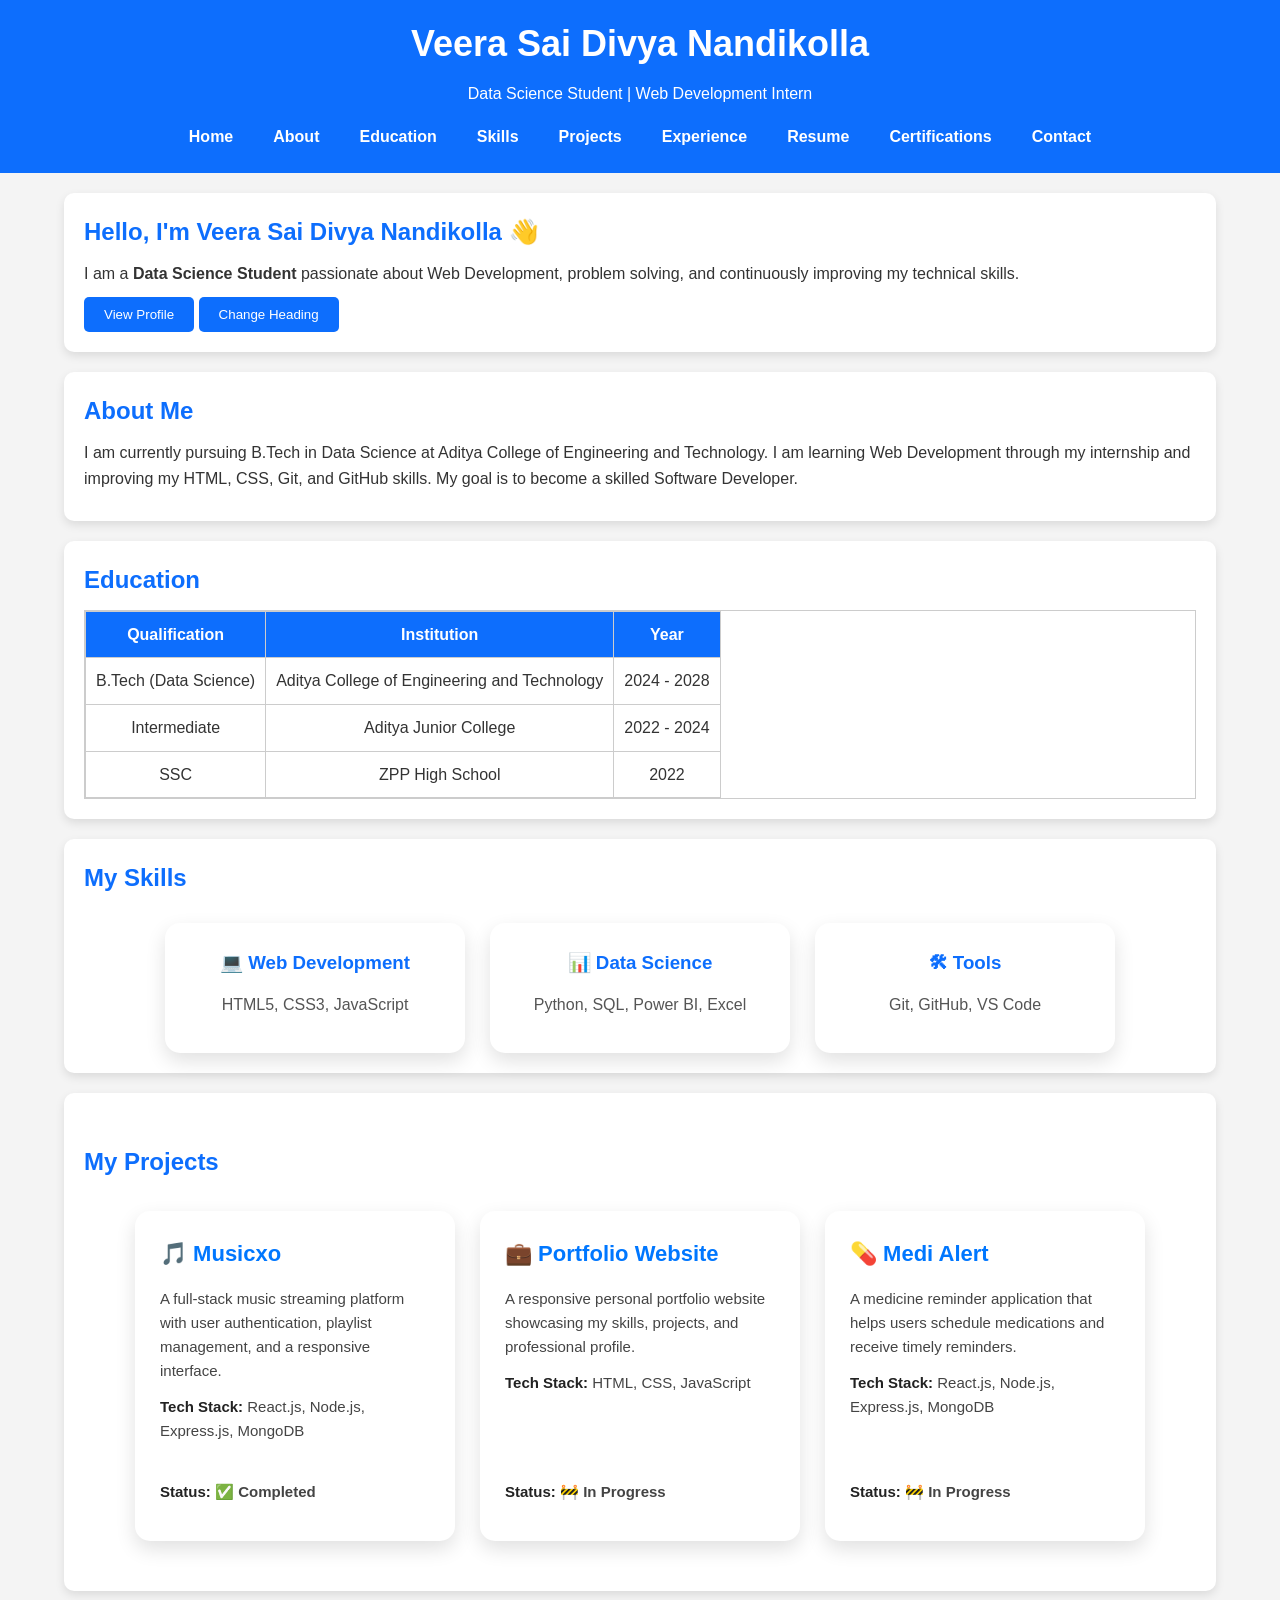
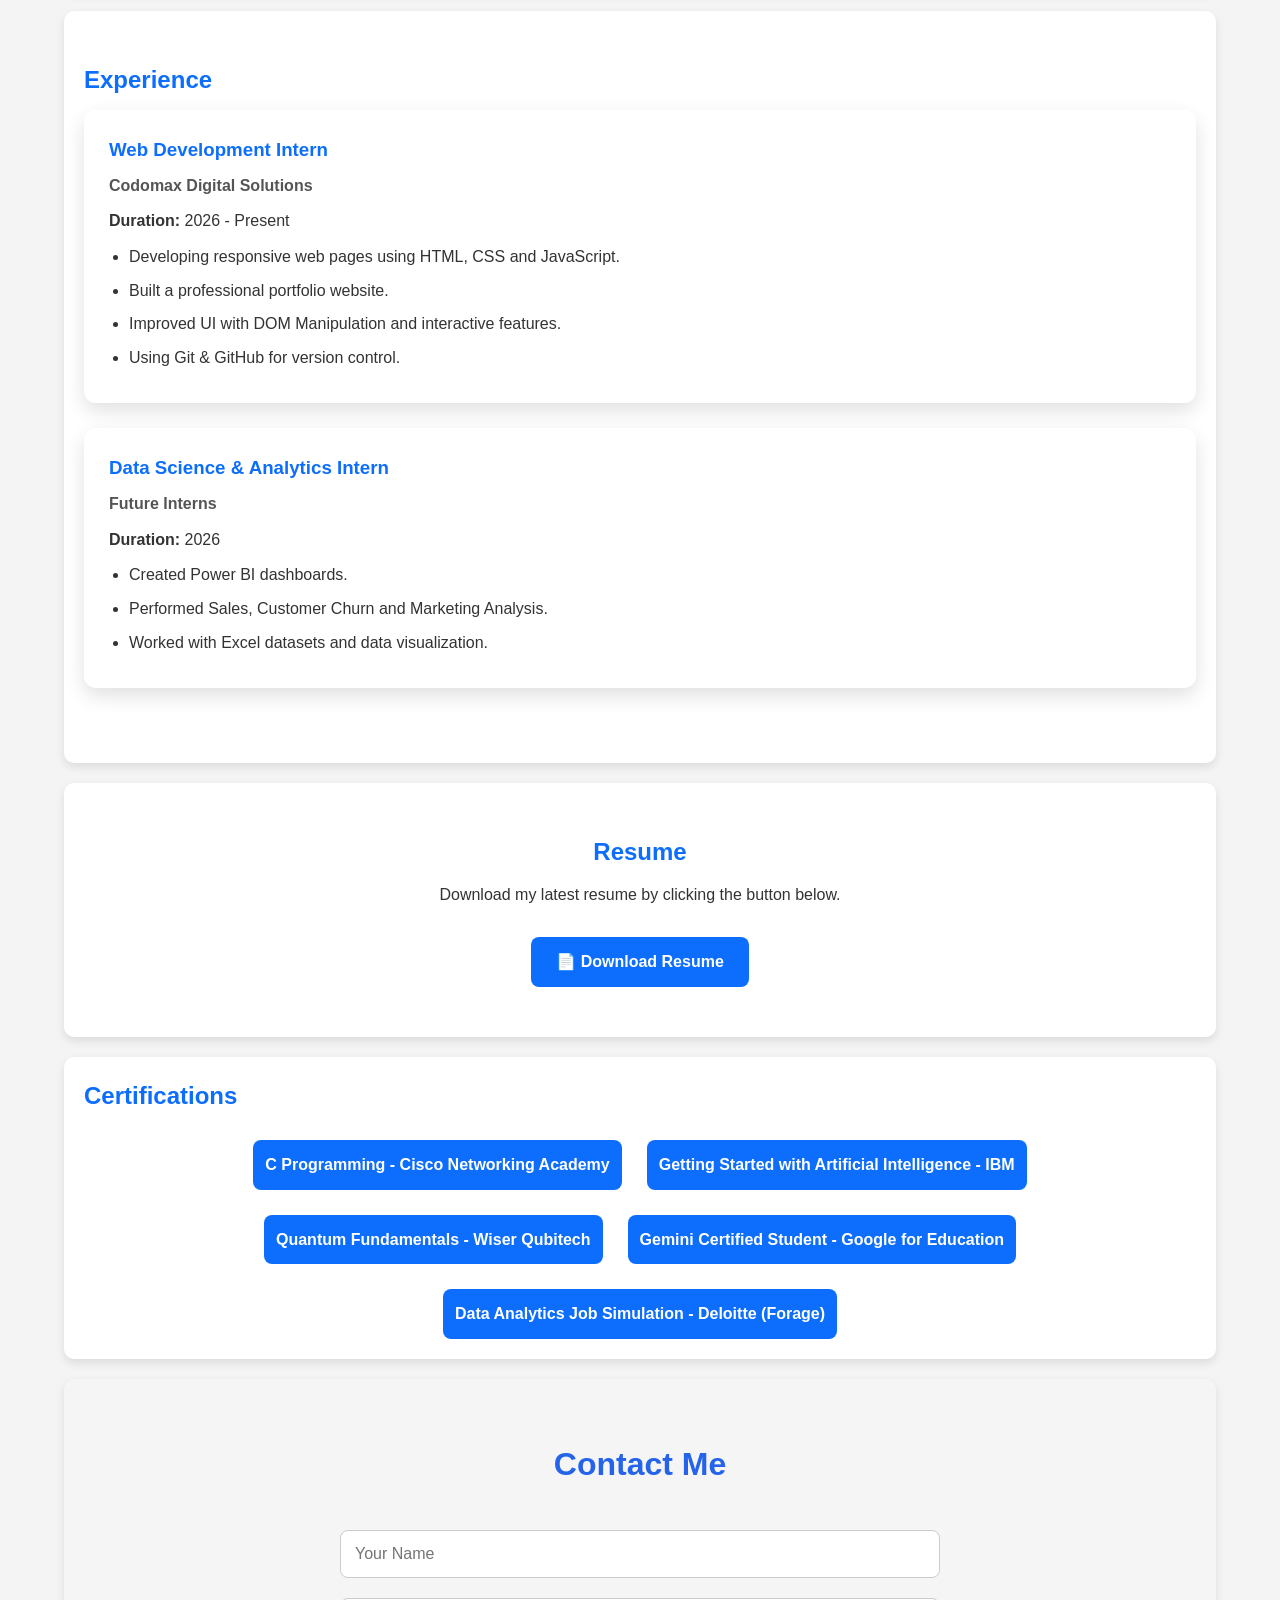
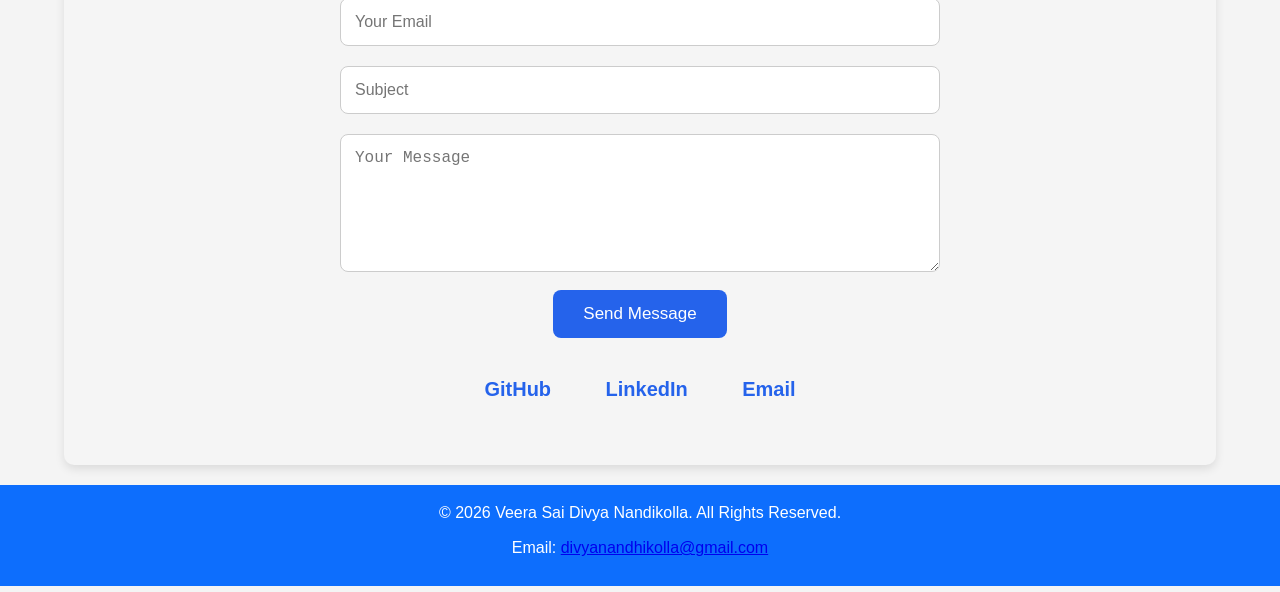
==== commit 34e69c5a: "Day 10 - Added Contact section with form validation and social links" ====
--- a/index.html
+++ b/index.html
@@ -16,11 +16,11 @@
         <nav>
             <a href="#home">Home</a>
             <a href="#about">About</a>
+            <a href="#education">Education</a>
             <a href="#skills">Skills</a>
             <a href="#projects">Projects</a>
             <a href="#experience">Experience</a>
             <a href="#resume">Resume</a>
-            <a href="#education">Education</a>
             <a href="#certifications">Certifications</a>
             <a href="#contact">Contact</a>
         </nav>
@@ -51,6 +51,36 @@
                 internship and improving my HTML, CSS, Git, and GitHub skills.
                 My goal is to become a skilled Software Developer.
             </p>
+        </section>
+         <!-- Education -->
+        <section id="education">
+            <h2>Education</h2>
+
+            <table>
+                <tr>
+                    <th>Qualification</th>
+                    <th>Institution</th>
+                    <th>Year</th>
+                </tr>
+
+                <tr>
+                    <td>B.Tech (Data Science)</td>
+                    <td>Aditya College of Engineering and Technology</td>
+                    <td>2024 - 2028</td>
+                </tr>
+
+                <tr>
+                    <td>Intermediate</td>
+                    <td>Aditya Junior College</td>
+                    <td>2022 - 2024</td>
+                </tr>
+
+                <tr>
+                    <td>SSC</td>
+                    <td>ZPP High School</td>
+                    <td>2022</td>
+                </tr>
+            </table>
         </section>
 
         <!-- Skills -->
@@ -148,36 +178,7 @@
     </a>
 </section>
 
-        <!-- Education -->
-        <section id="education">
-            <h2>Education</h2>
-
-            <table>
-                <tr>
-                    <th>Qualification</th>
-                    <th>Institution</th>
-                    <th>Year</th>
-                </tr>
-
-                <tr>
-                    <td>B.Tech (Data Science)</td>
-                    <td>Aditya College of Engineering and Technology</td>
-                    <td>2024 - 2028</td>
-                </tr>
-
-                <tr>
-                    <td>Intermediate</td>
-                    <td>Aditya Junior College</td>
-                    <td>2022 - 2024</td>
-                </tr>
-
-                <tr>
-                    <td>SSC</td>
-                    <td>ZPP High School</td>
-                    <td>2022</td>
-                </tr>
-            </table>
-        </section>
+       
 
         <!-- Certifications -->
         <section id="certifications">
@@ -192,36 +193,38 @@
             </div>
         </section>
 
-        <!-- Contact -->
         <section id="contact">
-            <h2>Contact Me</h2>
-
-            <form>
-
-                <label for="name">Full Name:</label>
-                <input type="text" id="name" placeholder="Enter your full name">
-
-                <label for="email">Email:</label>
-                <input type="email" id="email" placeholder="Enter your email">
-
-                <label for="phone">Phone Number:</label>
-                <input type="tel" id="phone" placeholder="Enter your phone number">
-
-                <label for="message">Message:</label>
-                <textarea id="message" rows="5" placeholder="Write your message"></textarea>
-
-                <input type="submit" value="Send">
-                <input type="reset" value="Reset">
-
-            </form>
-        </section>
+    <h2>Contact Me</h2>
+
+    <form id="contactForm">
+        <input type="text" id="name" placeholder="Your Name">
+
+        <input type="email" id="email" placeholder="Your Email">
+
+        <input type="text" id="subject" placeholder="Subject">
+
+        <textarea id="message" rows="6" placeholder="Your Message"></textarea>
+
+        <button type="submit">Send Message</button>
+
+        <p id="successMessage"></p>
+    </form>
+
+    <div class="social-links">
+        <a href="https://github.com/divyanandhikolla" target="_blank">GitHub</a>
+
+        <a href="https://www.linkedin.com/in/divya-nandikolla-b720b1340" target="_blank">LinkedIn</a>
+
+        <a href="mailto:divyanandhikolla@gmail.com">Email</a>
+    </div>
+</section>
 
     </main>
 
-    <footer>
-        <p>&copy; 2026 Veera Sai Divya Nandikolla. All Rights Reserved.</p>
-        <p>Email: divyanandhikolla@gmail.com</p>
-    </footer>
+   <footer>
+    <p>&copy; 2026 Veera Sai Divya Nandikolla. All Rights Reserved.</p>
+    <p>Email: <a href="mailto:divyanandhikolla@gmail.com">divyanandhikolla@gmail.com</a></p>
+</footer>
 
     <!-- Scroll to Top Button -->
     <button id="topBtn">⬆ Top</button>
--- a/style.css
+++ b/style.css
@@ -562,4 +562,78 @@
 
 .skill-card p{
     color:#555;
+}
+/* =========================
+   Contact Section
+========================= */
+
+#contact {
+    padding: 60px 10%;
+    background: #f5f5f5;
+    text-align: center;
+}
+
+#contact h2 {
+    font-size: 32px;
+    color: #2563eb;
+    margin-bottom: 30px;
+}
+
+#contact form {
+    max-width: 600px;
+    margin: auto;
+}
+
+#contact input,
+#contact textarea {
+    width: 100%;
+    padding: 14px;
+    margin: 10px 0;
+    border: 1px solid #ccc;
+    border-radius: 8px;
+    font-size: 16px;
+    box-sizing: border-box;
+}
+
+#contact input:focus,
+#contact textarea:focus {
+    border-color: #2563eb;
+    outline: none;
+}
+
+#contact button {
+    background: #2563eb;
+    color: white;
+    border: none;
+    padding: 14px 30px;
+    border-radius: 8px;
+    font-size: 17px;
+    cursor: pointer;
+    transition: 0.3s;
+}
+
+#contact button:hover {
+    background: #1d4ed8;
+}
+
+.social-links {
+    margin-top: 35px;
+}
+
+.social-links a {
+    text-decoration: none;
+    color: #2563eb;
+    margin: 0 25px;
+    font-size: 20px;
+    font-weight: 600;
+}
+
+.social-links a:hover {
+    color: #1d4ed8;
+}
+
+#successMessage {
+    margin-top: 15px;
+    color: green;
+    font-weight: bold;
 }
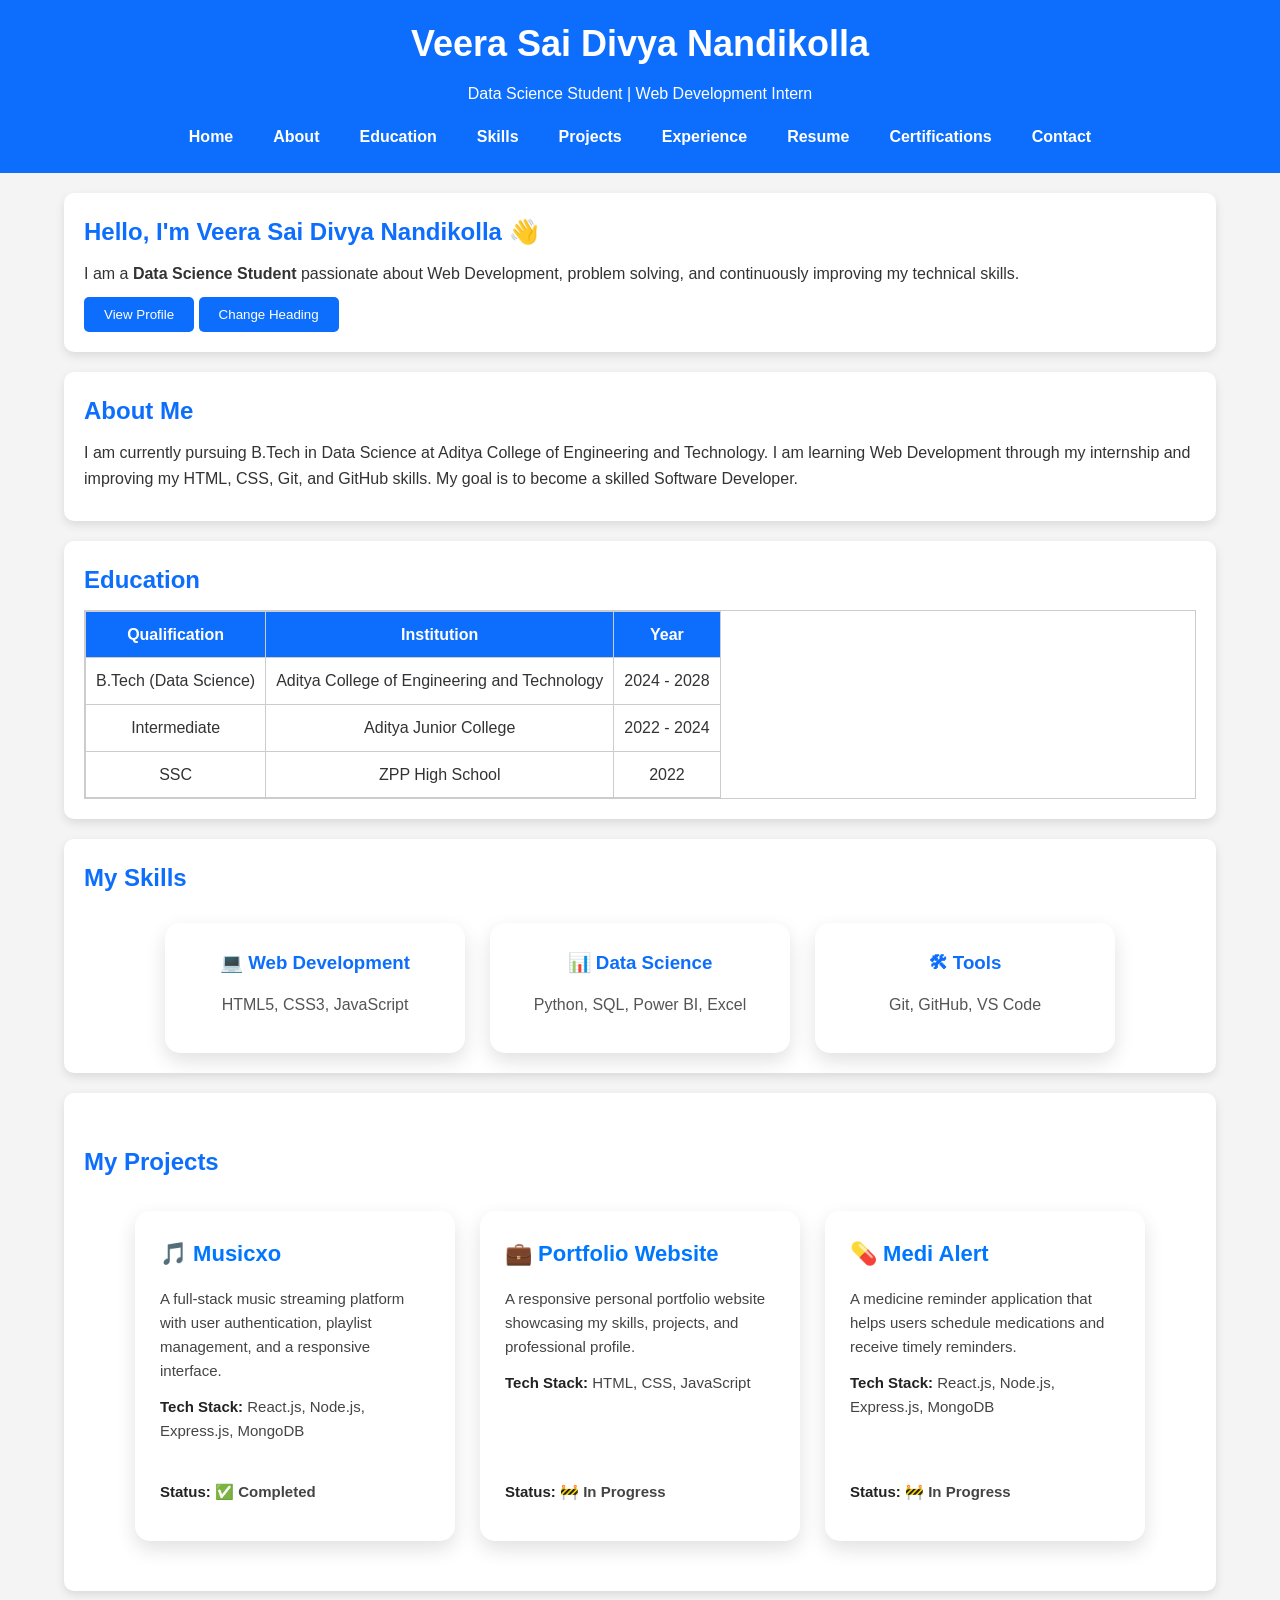
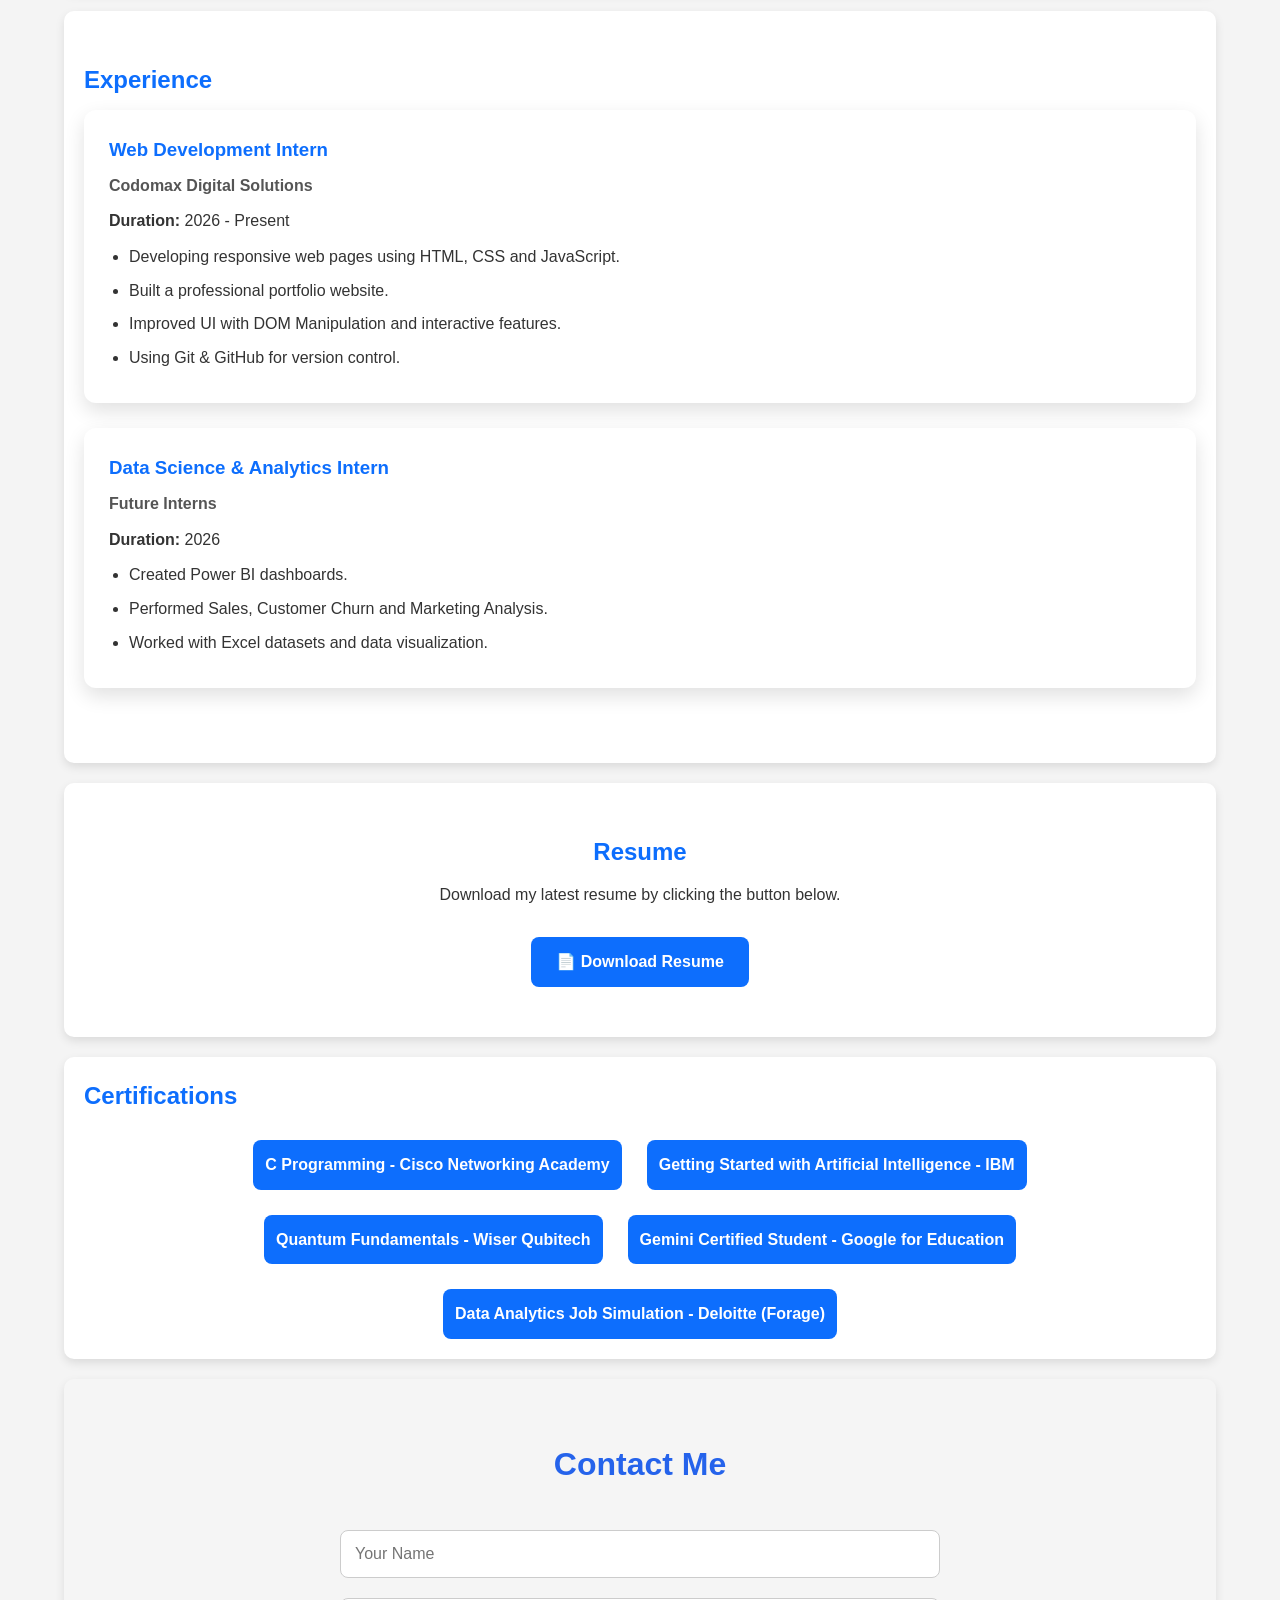
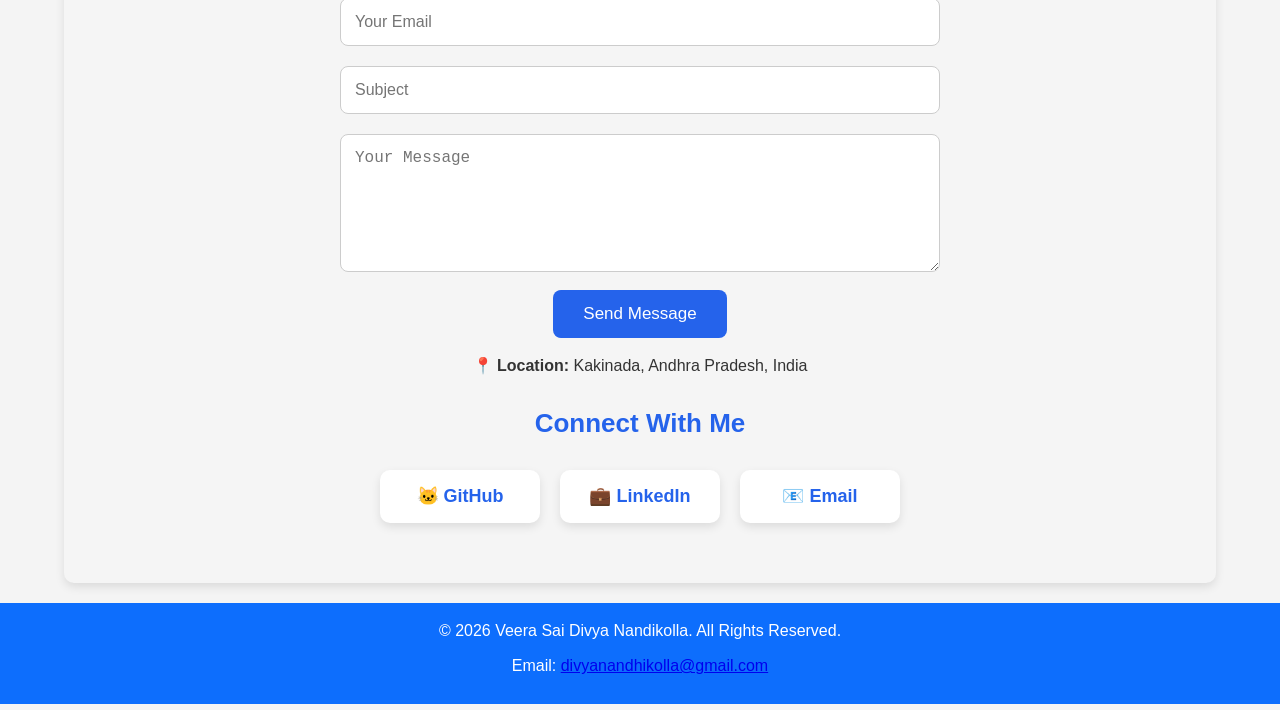
==== commit c8a5a5c7: "Day 11 completed - Added animations, transitions and hover effects" ====
--- a/index.html
+++ b/index.html
@@ -209,14 +209,17 @@
 
         <p id="successMessage"></p>
     </form>
-
-    <div class="social-links">
-        <a href="https://github.com/divyanandhikolla" target="_blank">GitHub</a>
-
-        <a href="https://www.linkedin.com/in/divya-nandikolla-b720b1340" target="_blank">LinkedIn</a>
-
-        <a href="mailto:divyanandhikolla@gmail.com">Email</a>
-    </div>
+<p><strong>📍 Location:</strong> Kakinada, Andhra Pradesh, India</p>
+
+<h3>Connect With Me</h3>
+
+<div class="social-links">
+    <a href="https://github.com/divyanandhikolla" target="_blank">🐱 GitHub</a>
+
+    <a href="https://www.linkedin.com/in/divya-nandikolla-b720b1340" target="_blank">💼 LinkedIn</a>
+
+    <a href="mailto:divyanandhikolla@gmail.com">📧 Email</a>
+</div>
 </section>
 
     </main>
--- a/style.css
+++ b/style.css
@@ -29,6 +29,7 @@
     color:white;
     text-align:center;
     padding:15px;
+    animation:fadeInUp 1s ease;
 }
 
 header h1{
@@ -75,6 +76,9 @@
     background:white;
     border-radius:10px;
     box-shadow:0 4px 10px rgba(0,0,0,0.1);
+
+    animation: fadeInUp 1s ease;
+    animation-fill-mode: both;
 }
 
 /* ===========================
@@ -614,26 +618,100 @@
 
 #contact button:hover {
     background: #1d4ed8;
-}
-
-.social-links {
-    margin-top: 35px;
-}
-
-.social-links a {
-    text-decoration: none;
-    color: #2563eb;
-    margin: 0 25px;
-    font-size: 20px;
-    font-weight: 600;
-}
-
-.social-links a:hover {
-    color: #1d4ed8;
+    transform:translateY(-3px);
+}
+/* ===== Contact Location ===== */
+
+.location{
+    text-align:center;
+    margin:20px 0;
+    color:#666;
+    font-size:17px;
+}
+.social-links{
+    margin-top:25px;
+    display:flex;
+    justify-content:center;
+    align-items:center;
+    gap:20px;
+    flex-wrap:wrap;
+}
+
+.social-links a{
+    display:inline-block;
+    width:160px;
+    text-align:center;
+    text-decoration:none;
+    color:#2563eb;
+    background:#ffffff;
+    padding:12px 20px;
+    border-radius:10px;
+    font-size:18px;
+    font-weight:600;
+    box-shadow:0 4px 10px rgba(0,0,0,0.1);
+    transition:0.3s ease;
+}
+
+.social-links a:hover{
+    background:#2563eb;
+    color:white;
+    transform:translateY(-5px);
 }
 
 #successMessage {
     margin-top: 15px;
     color: green;
     font-weight: bold;
+}
+#contact h3{
+    color:#2563eb;
+    font-size:26px;
+    margin-top:25px;
+    margin-bottom:15px;
+}
+/* ===========================
+   DAY 11 ANIMATIONS
+=========================== */
+
+@keyframes fadeInUp{
+    from{
+        opacity:0;
+        transform:translateY(40px);
+    }
+
+    to{
+        opacity:1;
+        transform:translateY(0);
+    }
+}
+
+header{
+    animation:fadeInUp 1s ease;
+}
+
+.project-card:hover{
+    transform:translateY(-10px) scale(1.03);
+}
+
+.skill-card:hover{
+    transform:translateY(-8px) scale(1.03);
+}
+
+.resume-btn:hover{
+    transform:scale(1.05);
+}
+
+.social-links a{
+    transition:0.3s ease;
+}
+
+.social-links a:hover{
+    transform:scale(1.2);
+}
+#home h2{
+    animation: fadeInUp 1.2s ease;
+}
+
+#home button:hover{
+    transform: scale(1.05);
 }
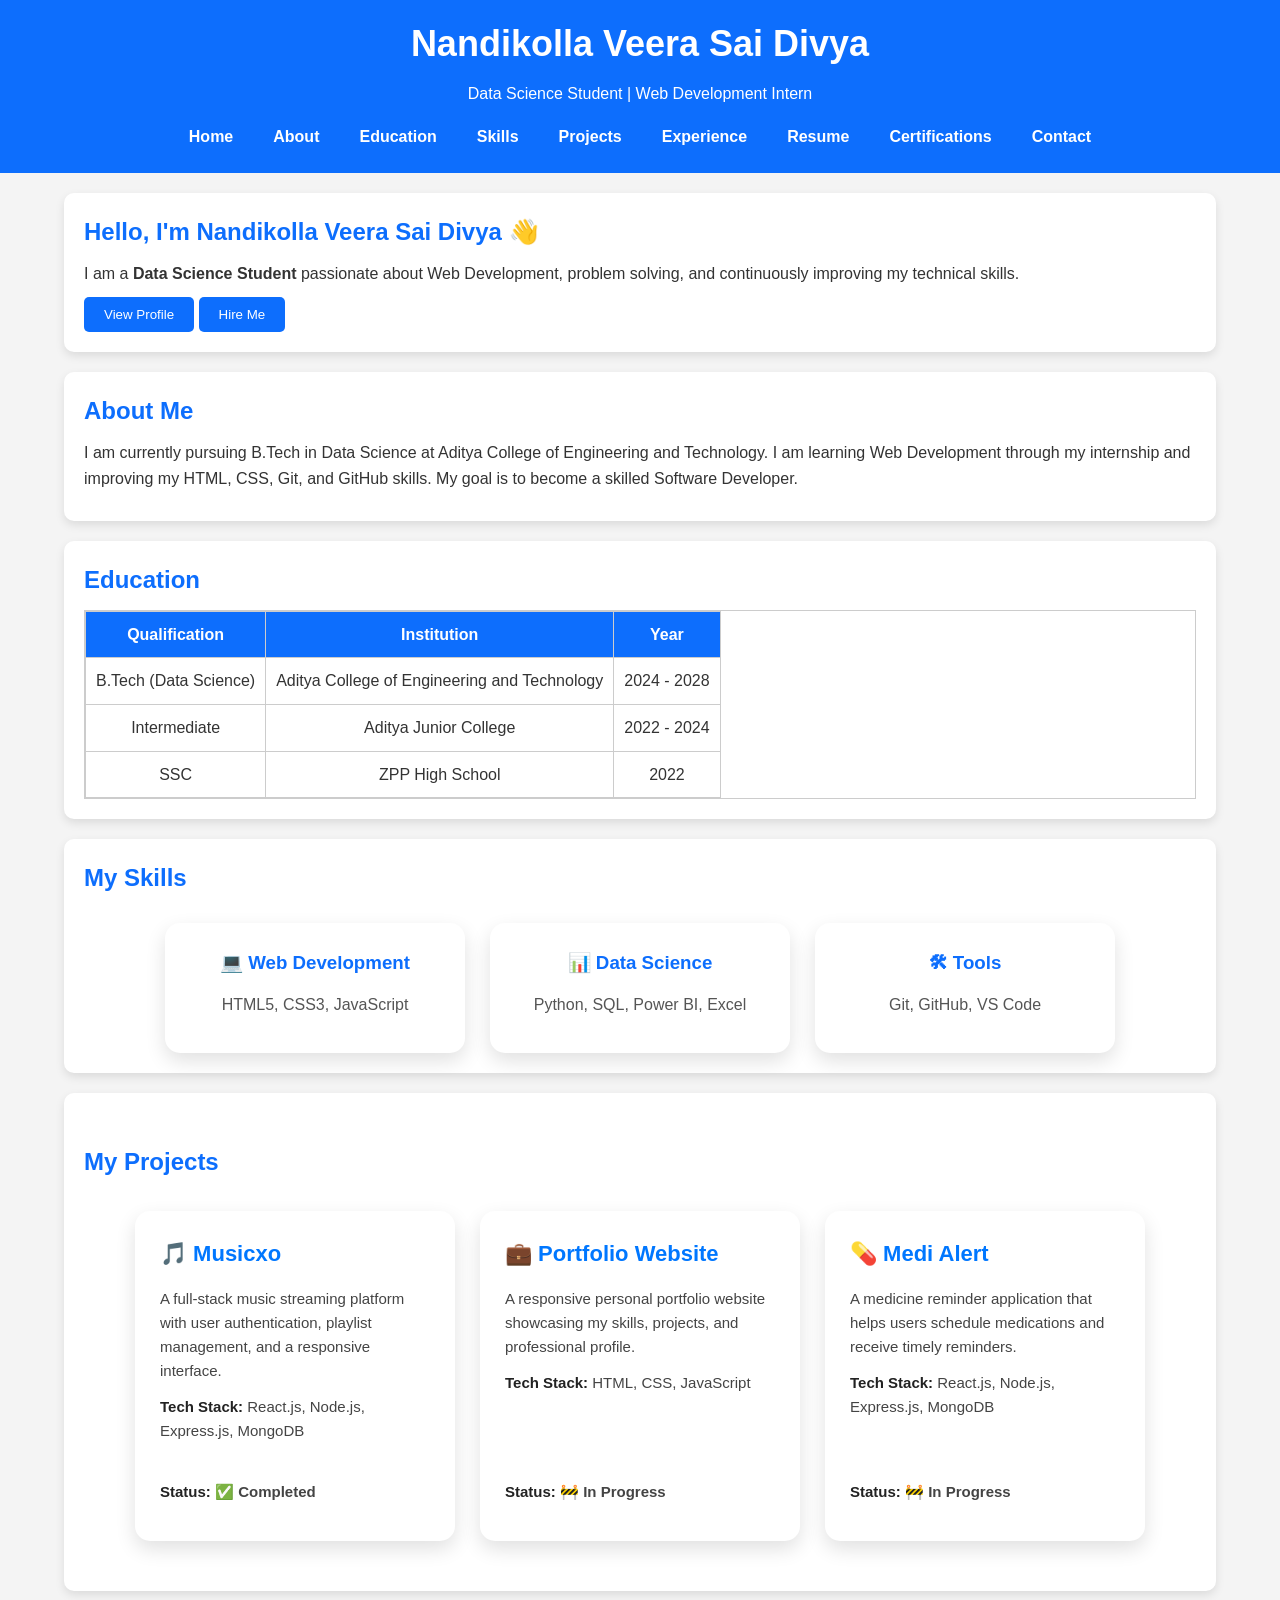
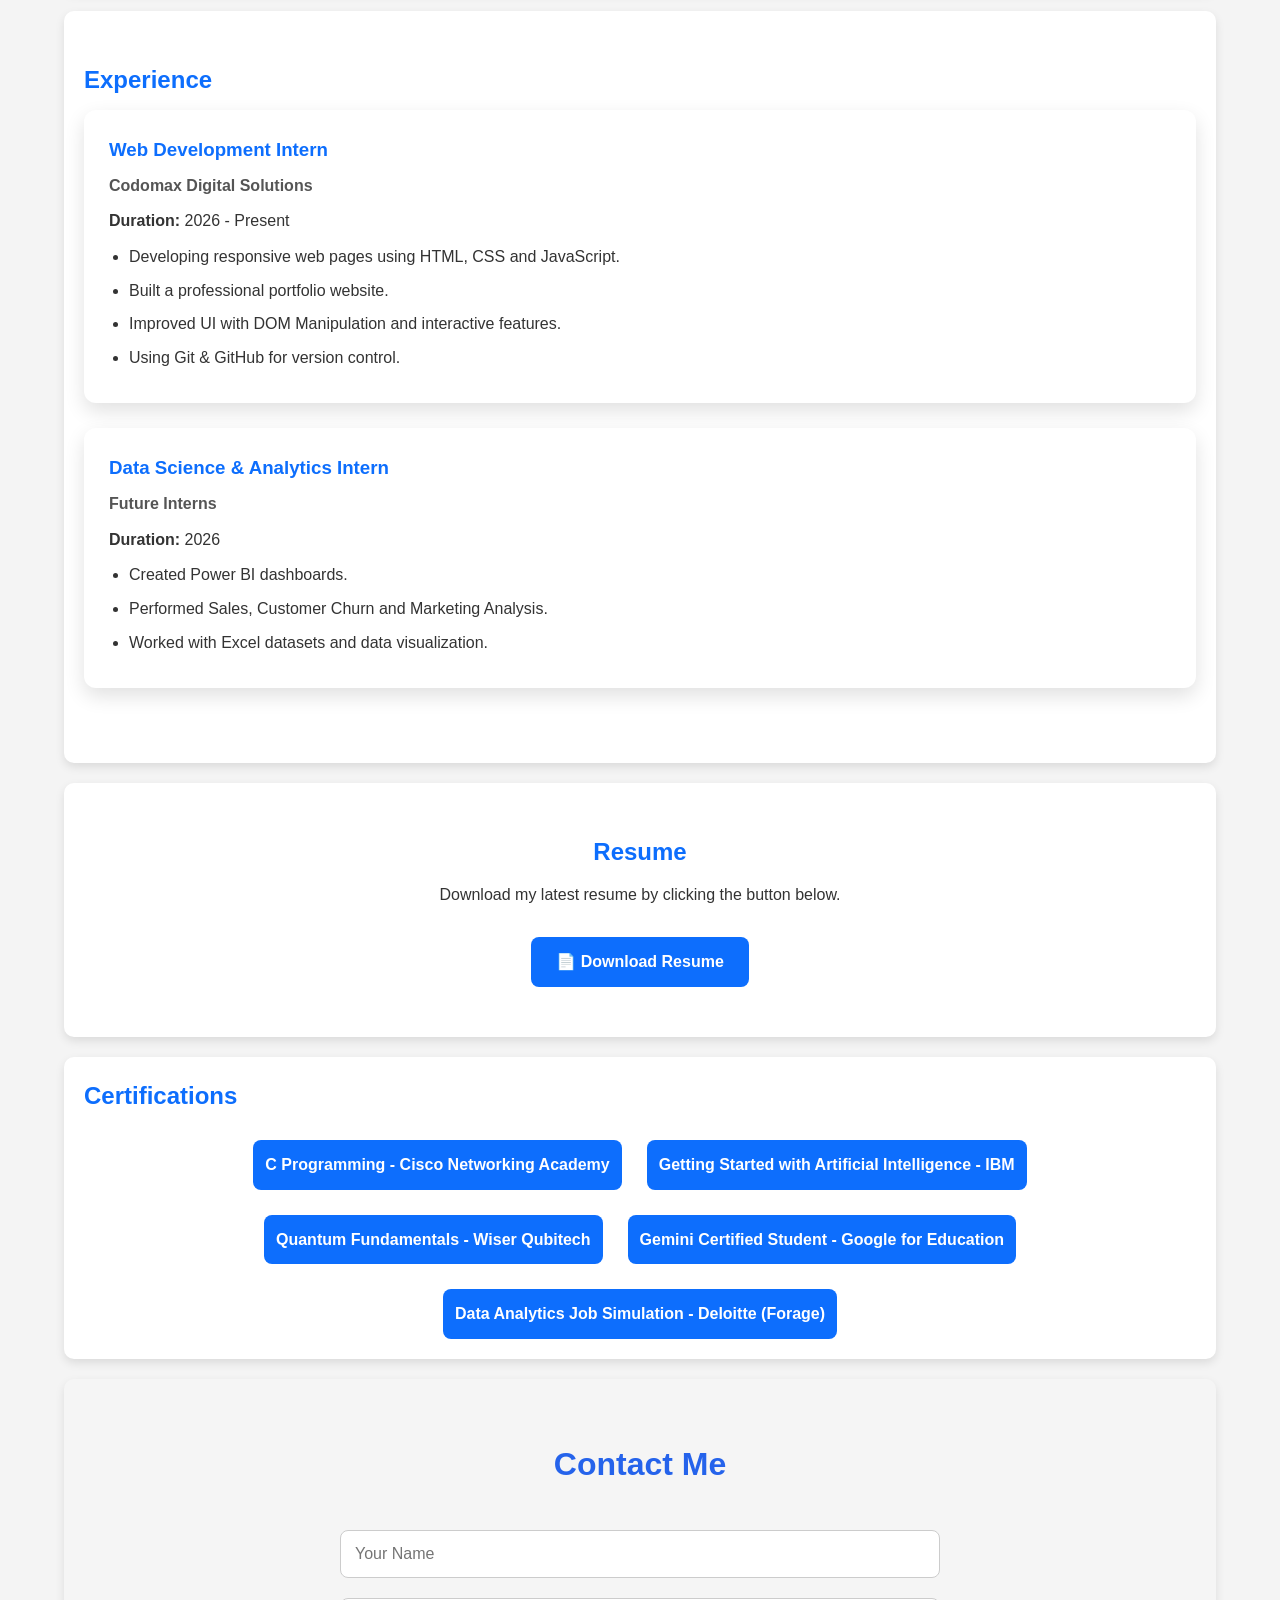
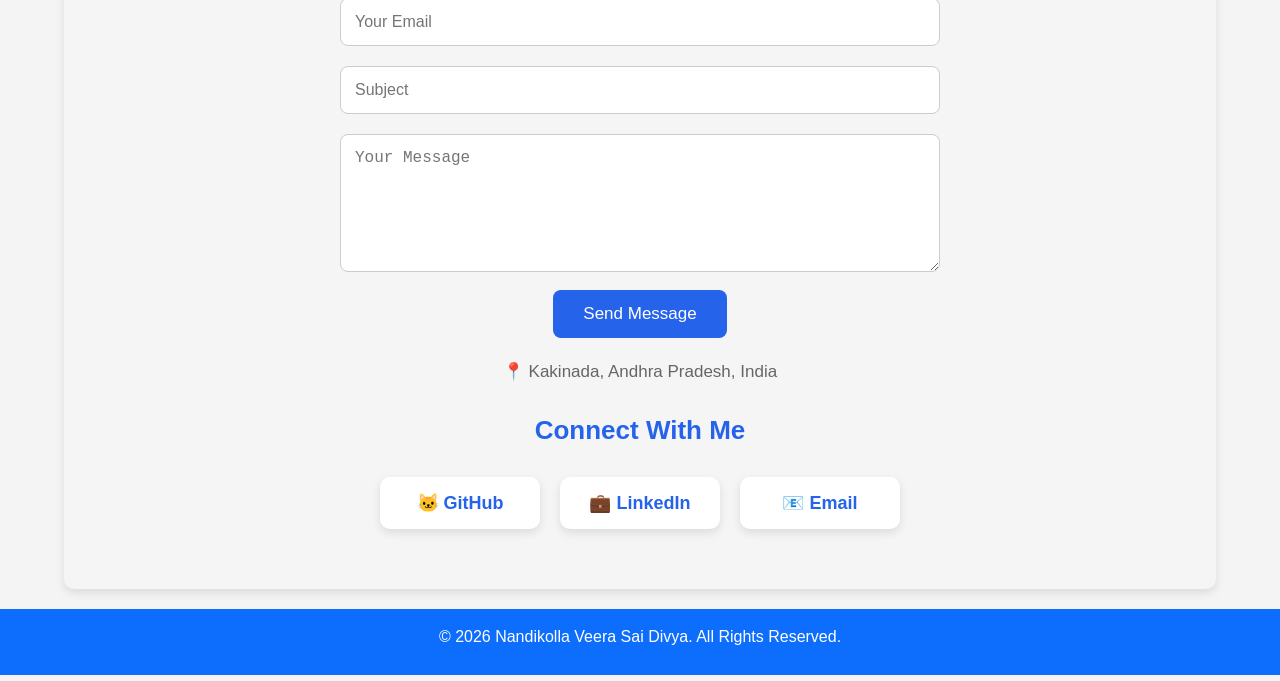
==== commit b6c00ba6: "Day 13 completed - Responsive testing and optimization" ====
--- a/index.html
+++ b/index.html
@@ -1,16 +1,20 @@
 <!DOCTYPE html>
 <html lang="en">
+
 <head>
     <meta charset="UTF-8">
     <meta name="viewport" content="width=device-width, initial-scale=1.0">
-    <title>Veera Sai Divya Nandikolla | Portfolio</title>
+
+    <title>Nandikolla Veera Sai Divya | Portfolio</title>
+
     <link rel="stylesheet" href="style.css">
 </head>
+
 <body>
 
     <!-- Header -->
     <header>
-        <h1>Veera Sai Divya Nandikolla</h1>
+        <h1>Nandikolla Veera Sai Divya</h1>
         <p>Data Science Student | Web Development Intern</p>
 
         <nav>
@@ -26,37 +30,50 @@
         </nav>
     </header>
 
+
     <main>
 
         <!-- Home / Hero Section -->
         <section id="home">
-            <h2 id="heading">Hello, I'm Veera Sai Divya Nandikolla 👋</h2>
+
+            <h2 id="heading">
+                Hello, I'm Nandikolla Veera Sai Divya 👋
+            </h2>
 
             <p id="welcomeMessage">
-                I am a <strong>Data Science Student</strong> passionate about Web Development,
-                problem solving, and continuously improving my technical skills.
+                I am a <strong>Data Science Student</strong> passionate about
+                Web Development, problem solving, and continuously improving
+                my technical skills.
             </p>
 
             <button id="welcomeBtn">View Profile</button>
-            <button id="changeText">Change Heading</button>
-        </section>
+            <button id="hireBtn">Hire Me</button>
+
+        </section>
+
 
         <!-- About -->
         <section id="about">
+
             <h2>About Me</h2>
 
             <p>
-                I am currently pursuing B.Tech in Data Science at Aditya College of
-                Engineering and Technology. I am learning Web Development through my
-                internship and improving my HTML, CSS, Git, and GitHub skills.
-                My goal is to become a skilled Software Developer.
+                I am currently pursuing B.Tech in Data Science at Aditya College
+                of Engineering and Technology. I am learning Web Development
+                through my internship and improving my HTML, CSS, Git, and GitHub
+                skills. My goal is to become a skilled Software Developer.
             </p>
-        </section>
-         <!-- Education -->
+
+        </section>
+
+
+        <!-- Education -->
         <section id="education">
+
             <h2>Education</h2>
 
             <table>
+
                 <tr>
                     <th>Qualification</th>
                     <th>Institution</th>
@@ -80,160 +97,322 @@
                     <td>ZPP High School</td>
                     <td>2022</td>
                 </tr>
+
             </table>
-        </section>
+
+        </section>
+
 
         <!-- Skills -->
         <section id="skills">
-    <h2>My Skills</h2>
-
-    <div class="skills-container">
-
-        <div class="skill-card">
-            <h3>💻 Web Development</h3>
-            <p>HTML5, CSS3, JavaScript</p>
-        </div>
-
-        <div class="skill-card">
-            <h3>📊 Data Science</h3>
-            <p>Python, SQL, Power BI, Excel</p>
-        </div>
-
-        <div class="skill-card">
-            <h3>🛠 Tools</h3>
-            <p>Git, GitHub, VS Code</p>
-        </div>
-
-    </div>
-</section>
+
+            <h2>My Skills</h2>
+
+            <div class="skills-container">
+
+                <div class="skill-card">
+                    <h3>💻 Web Development</h3>
+                    <p>HTML5, CSS3, JavaScript</p>
+                </div>
+
+                <div class="skill-card">
+                    <h3>📊 Data Science</h3>
+                    <p>Python, SQL, Power BI, Excel</p>
+                </div>
+
+                <div class="skill-card">
+                    <h3>🛠 Tools</h3>
+                    <p>Git, GitHub, VS Code</p>
+                </div>
+
+            </div>
+
+        </section>
+
+
+        <!-- Projects -->
         <section id="projects">
-    <h2>My Projects</h2>
-
-    <div class="projects-container">
-
-        <div class="project-card">
-            <h3>🎵 Musicxo</h3>
-            <p>A full-stack music streaming platform with user authentication, playlist management, and a responsive interface.</p>
-            <p><strong>Tech Stack:</strong> React.js, Node.js, Express.js, MongoDB</p>
-            <p><strong>Status:</strong> ✅ Completed</p>
-        </div>
-
-        <div class="project-card">
-            <h3>💼 Portfolio Website</h3>
-            <p>A responsive personal portfolio website showcasing my skills, projects, and professional profile.</p>
-            <p><strong>Tech Stack:</strong> HTML, CSS, JavaScript</p>
-            <p><strong>Status:</strong> 🚧 In Progress</p>
-        </div>
-
-        <div class="project-card">
-    <h3>💊 Medi Alert</h3>
-    <p>
-        A medicine reminder application that helps users schedule medications and receive timely reminders.
-    </p>
-    <p><strong>Tech Stack:</strong> React.js, Node.js, Express.js, MongoDB</p>
-    </a>
-    <p><strong>Status:</strong> 🚧 In Progress</p>
-    </div>
-</section>
-<!-- Experience -->
-<section id="experience">
-    <h2>Experience</h2>
-
-    <div class="experience-card">
-        <h3>Web Development Intern</h3>
-        <h4>Codomax Digital Solutions</h4>
-        <p><strong>Duration:</strong> 2026 - Present</p>
-
-        <ul>
-            <li>Developing responsive web pages using HTML, CSS and JavaScript.</li>
-            <li>Built a professional portfolio website.</li>
-            <li>Improved UI with DOM Manipulation and interactive features.</li>
-            <li>Using Git & GitHub for version control.</li>
-        </ul>
-    </div>
-
-    <div class="experience-card">
-        <h3>Data Science & Analytics Intern</h3>
-        <h4>Future Interns</h4>
-        <p><strong>Duration:</strong> 2026</p>
-
-        <ul>
-            <li>Created Power BI dashboards.</li>
-            <li>Performed Sales, Customer Churn and Marketing Analysis.</li>
-            <li>Worked with Excel datasets and data visualization.</li>
-        </ul>
-    </div>
-</section>
-
-<!-- Resume -->
-<section id="resume">
-    <h2>Resume</h2>
-
-    <p>
-        Download my latest resume by clicking the button below.
-    </p>
-
-    <a href="resume.pdf" download class="resume-btn">
-        📄 Download Resume
-    </a>
-</section>
-
-       
+
+            <h2>My Projects</h2>
+
+            <div class="projects-container">
+
+                <div class="project-card">
+
+                    <h3>🎵 Musicxo</h3>
+
+                    <p>
+                        A full-stack music streaming platform with user
+                        authentication, playlist management, and a responsive
+                        interface.
+                    </p>
+
+                    <p>
+                        <strong>Tech Stack:</strong>
+                        React.js, Node.js, Express.js, MongoDB
+                    </p>
+
+                    <p>
+                        <strong>Status:</strong> ✅ Completed
+                    </p>
+
+                </div>
+
+
+                <div class="project-card">
+
+                    <h3>💼 Portfolio Website</h3>
+
+                    <p>
+                        A responsive personal portfolio website showcasing my
+                        skills, projects, and professional profile.
+                    </p>
+
+                    <p>
+                        <strong>Tech Stack:</strong>
+                        HTML, CSS, JavaScript
+                    </p>
+
+                    <p>
+                        <strong>Status:</strong> 🚧 In Progress
+                    </p>
+
+                </div>
+
+
+                <div class="project-card">
+
+                    <h3>💊 Medi Alert</h3>
+
+                    <p>
+                        A medicine reminder application that helps users schedule
+                        medications and receive timely reminders.
+                    </p>
+
+                    <p>
+                        <strong>Tech Stack:</strong>
+                        React.js, Node.js, Express.js, MongoDB
+                    </p>
+
+                    <p>
+                        <strong>Status:</strong> 🚧 In Progress
+                    </p>
+
+                </div>
+
+            </div>
+
+        </section>
+
+
+        <!-- Experience -->
+        <section id="experience">
+
+            <h2>Experience</h2>
+
+            <div class="experience-card">
+
+                <h3>Web Development Intern</h3>
+
+                <h4>Codomax Digital Solutions</h4>
+
+                <p>
+                    <strong>Duration:</strong> 2026 - Present
+                </p>
+
+                <ul>
+                    <li>
+                        Developing responsive web pages using HTML, CSS and JavaScript.
+                    </li>
+
+                    <li>
+                        Built a professional portfolio website.
+                    </li>
+
+                    <li>
+                        Improved UI with DOM Manipulation and interactive features.
+                    </li>
+
+                    <li>
+                        Using Git & GitHub for version control.
+                    </li>
+                </ul>
+
+            </div>
+
+
+            <div class="experience-card">
+
+                <h3>Data Science & Analytics Intern</h3>
+
+                <h4>Future Interns</h4>
+
+                <p>
+                    <strong>Duration:</strong> 2026
+                </p>
+
+                <ul>
+                    <li>Created Power BI dashboards.</li>
+
+                    <li>
+                        Performed Sales, Customer Churn and Marketing Analysis.
+                    </li>
+
+                    <li>
+                        Worked with Excel datasets and data visualization.
+                    </li>
+                </ul>
+
+            </div>
+
+        </section>
+
+
+        <!-- Resume -->
+        <section id="resume">
+
+            <h2>Resume</h2>
+
+            <p>
+                Download my latest resume by clicking the button below.
+            </p>
+
+            <a href="resume.pdf" download class="resume-btn">
+                📄 Download Resume
+            </a>
+
+        </section>
+
 
         <!-- Certifications -->
         <section id="certifications">
+
             <h2>Certifications</h2>
 
             <div class="skills-container">
-                <div class="skill">C Programming - Cisco Networking Academy</div>
-                <div class="skill">Getting Started with Artificial Intelligence - IBM</div>
-                <div class="skill">Quantum Fundamentals - Wiser Qubitech</div>
-                <div class="skill">Gemini Certified Student - Google for Education</div>
-                <div class="skill">Data Analytics Job Simulation - Deloitte (Forage)</div>
-            </div>
-        </section>
-
+
+                <div class="skill">
+                    C Programming - Cisco Networking Academy
+                </div>
+
+                <div class="skill">
+                    Getting Started with Artificial Intelligence - IBM
+                </div>
+
+                <div class="skill">
+                    Quantum Fundamentals - Wiser Qubitech
+                </div>
+
+                <div class="skill">
+                    Gemini Certified Student - Google for Education
+                </div>
+
+                <div class="skill">
+                    Data Analytics Job Simulation - Deloitte (Forage)
+                </div>
+
+            </div>
+
+        </section>
+
+
+        <!-- Contact -->
         <section id="contact">
-    <h2>Contact Me</h2>
-
-    <form id="contactForm">
-        <input type="text" id="name" placeholder="Your Name">
-
-        <input type="email" id="email" placeholder="Your Email">
-
-        <input type="text" id="subject" placeholder="Subject">
-
-        <textarea id="message" rows="6" placeholder="Your Message"></textarea>
-
-        <button type="submit">Send Message</button>
-
-        <p id="successMessage"></p>
-    </form>
-<p><strong>📍 Location:</strong> Kakinada, Andhra Pradesh, India</p>
-
-<h3>Connect With Me</h3>
-
-<div class="social-links">
-    <a href="https://github.com/divyanandhikolla" target="_blank">🐱 GitHub</a>
-
-    <a href="https://www.linkedin.com/in/divya-nandikolla-b720b1340" target="_blank">💼 LinkedIn</a>
-
-    <a href="mailto:divyanandhikolla@gmail.com">📧 Email</a>
-</div>
-</section>
+
+            <h2>Contact Me</h2>
+
+            <form id="contactForm">
+
+                <input
+                    type="text"
+                    id="name"
+                    placeholder="Your Name"
+                >
+
+                <input
+                    type="email"
+                    id="email"
+                    placeholder="Your Email"
+                >
+
+                <input
+                    type="text"
+                    id="subject"
+                    placeholder="Subject"
+                >
+
+                <textarea
+                    id="message"
+                    rows="6"
+                    placeholder="Your Message"
+                ></textarea>
+
+                <button type="submit">
+                    Send Message
+                </button>
+
+                <p id="successMessage"></p>
+
+            </form>
+
+
+            <!-- Location -->
+           <p class="location">
+    📍 Kakinada, Andhra Pradesh, India
+     </p>
+
+
+            <!-- Social Links -->
+            <h3>Connect With Me</h3>
+
+            <div class="social-links">
+
+                <a
+                    href="https://github.com/divyanandhikolla"
+                    target="_blank"
+                >
+                    🐱 GitHub
+                </a>
+
+                <a
+                    href="https://www.linkedin.com/in/divya-nandikolla-b720b1340"
+                    target="_blank"
+                >
+                    💼 LinkedIn
+                </a>
+
+                <a
+                    href="mailto:divyanandhikolla@gmail.com"
+                >
+                    📧 Email
+                </a>
+
+            </div>
+
+        </section>
 
     </main>
 
-   <footer>
-    <p>&copy; 2026 Veera Sai Divya Nandikolla. All Rights Reserved.</p>
-    <p>Email: <a href="mailto:divyanandhikolla@gmail.com">divyanandhikolla@gmail.com</a></p>
-</footer>
+
+    <!-- Footer -->
+    <footer>
+
+        <p>
+            © 2026 Nandikolla Veera Sai Divya. All Rights Reserved.
+        </p>
+
+    </footer>
+
 
     <!-- Scroll to Top Button -->
-    <button id="topBtn">⬆ Top</button>
+    <button id="topBtn">
+        ⬆ Top
+    </button>
+
 
     <!-- JavaScript File -->
     <script src="script.js"></script>
 
 </body>
+
 </html>
--- a/style.css
+++ b/style.css
@@ -198,24 +198,25 @@
 }
 
 /* ===========================
-   BUTTONS
-=========================== */
+BUTTONS
+=========================== */
+
 button,
 input[type="submit"],
-input[type="reset"]{
-    background:#0d6efd;
-    color:white;
-    border:none;
-    padding:10px 20px;
-    border-radius:5px;
-    cursor:pointer;
-    transition:0.3s;
+input[type="reset"] {
+    background: #0d6efd;
+    color: white;
+    border: none;
+    padding: 10px 20px;
+    border-radius: 5px;
+    cursor: pointer;
+    transition: 0.3s;
 }
 
 button:hover,
 input[type="submit"]:hover,
-input[type="reset"]:hover{
-    background:#084298;
+input[type="reset"]:hover {
+    background: #084298;
 }
 
 /* ===========================
@@ -243,7 +244,7 @@
 /* ===========================
    TABLET
 =========================== */
-@media (min-width:768px) and (max-width:1023px){
+ @media (min-width:768px) and (max-width:1023px){
 
     header h1{
         font-size:30px;
@@ -628,34 +629,35 @@
     color:#666;
     font-size:17px;
 }
-.social-links{
-    margin-top:25px;
-    display:flex;
-    justify-content:center;
-    align-items:center;
-    gap:20px;
-    flex-wrap:wrap;
-}
-
-.social-links a{
-    display:inline-block;
-    width:160px;
-    text-align:center;
-    text-decoration:none;
-    color:#2563eb;
-    background:#ffffff;
-    padding:12px 20px;
-    border-radius:10px;
-    font-size:18px;
-    font-weight:600;
-    box-shadow:0 4px 10px rgba(0,0,0,0.1);
-    transition:0.3s ease;
-}
-
-.social-links a:hover{
-    background:#2563eb;
-    color:white;
-    transform:translateY(-5px);
+ .social-links {
+    margin-top: 25px;
+    display: flex;
+    justify-content: center;
+    align-items: center;
+    gap: 20px;
+    flex-wrap: wrap;
+}
+
+.social-links a {
+    display: inline-block;
+    width: 160px;
+    box-sizing: border-box;
+    text-align: center;
+    text-decoration: none;
+    color: #2563eb;
+    background: #ffffff;
+    padding: 12px 20px;
+    border-radius: 10px;
+    font-size: 18px;
+    font-weight: 600;
+    box-shadow: 0 4px 10px rgba(0,0,0,0.1);
+    transition: 0.3s ease;
+}
+
+.social-links a:hover {
+    background: #2563eb;
+    color: white;
+    transform: scale(1.05);
 }
 
 #successMessage {
@@ -714,4 +716,4 @@
 
 #home button:hover{
     transform: scale(1.05);
-}+}
